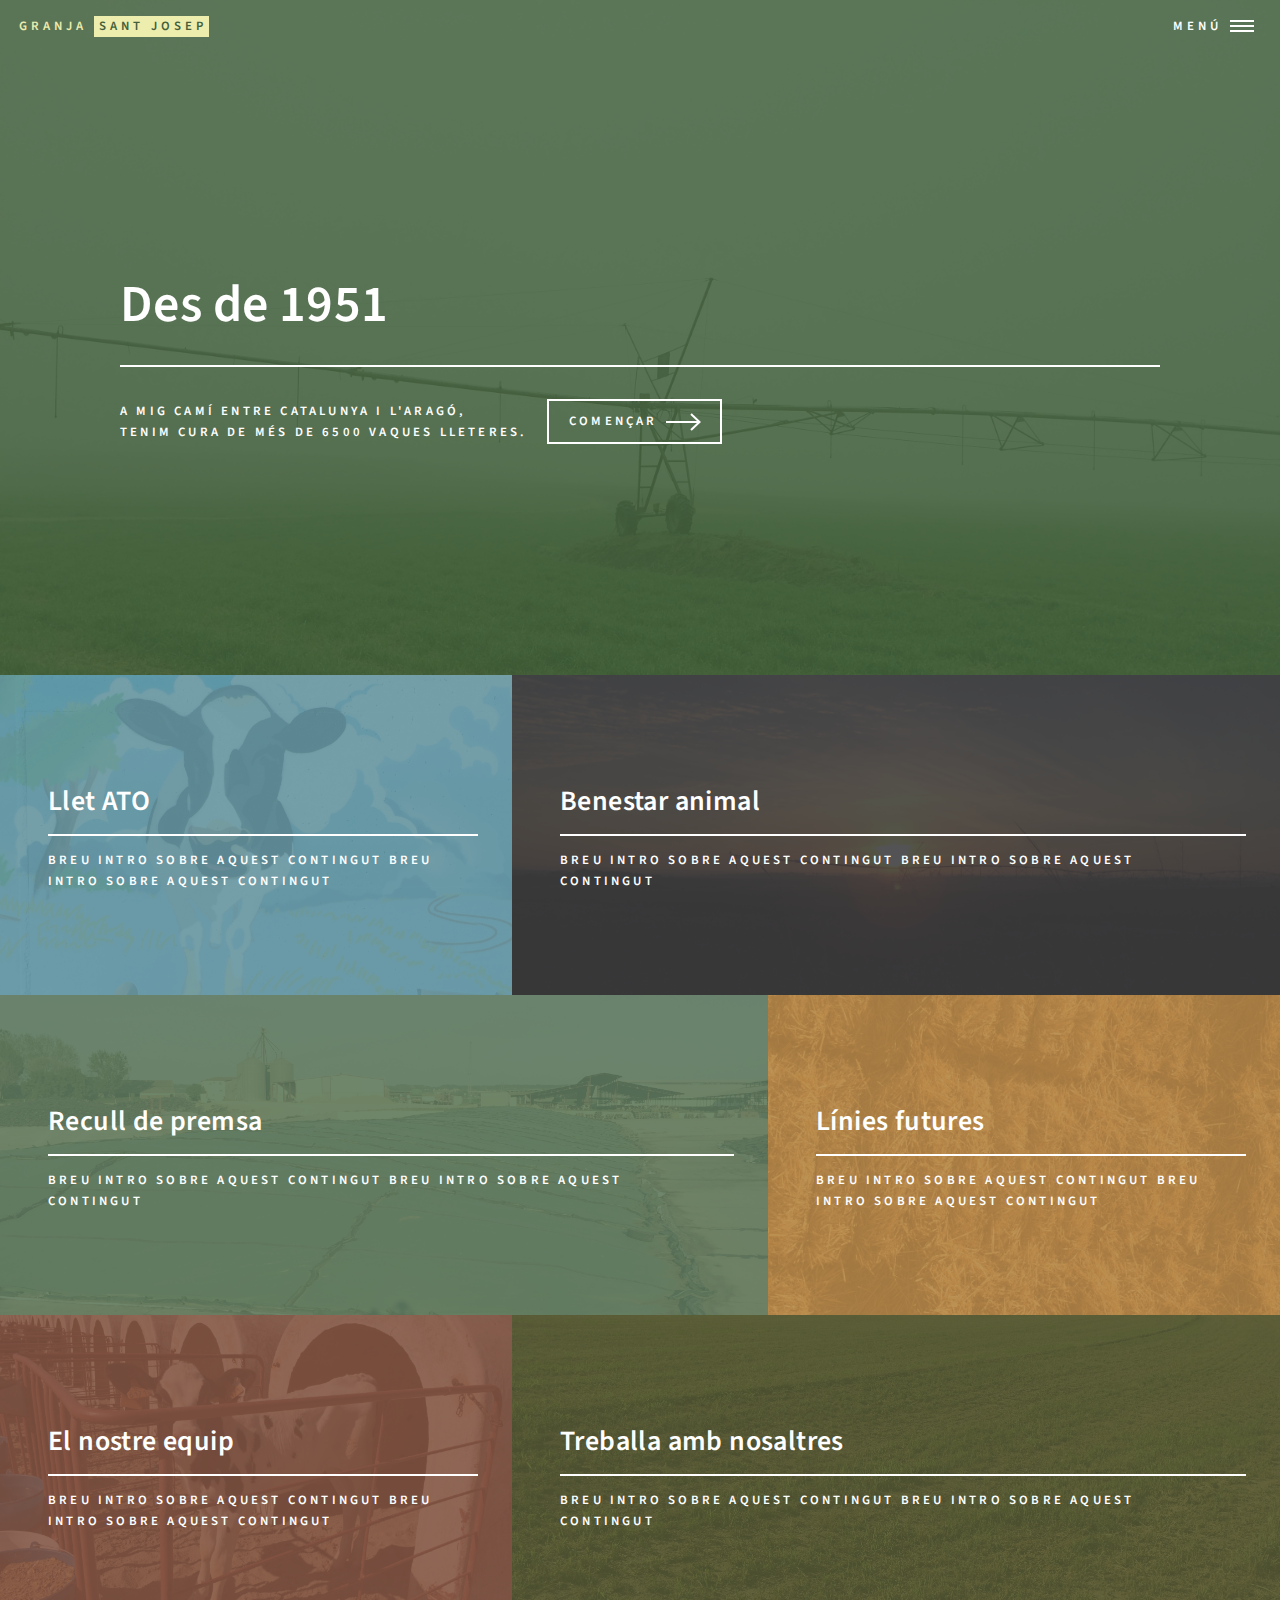
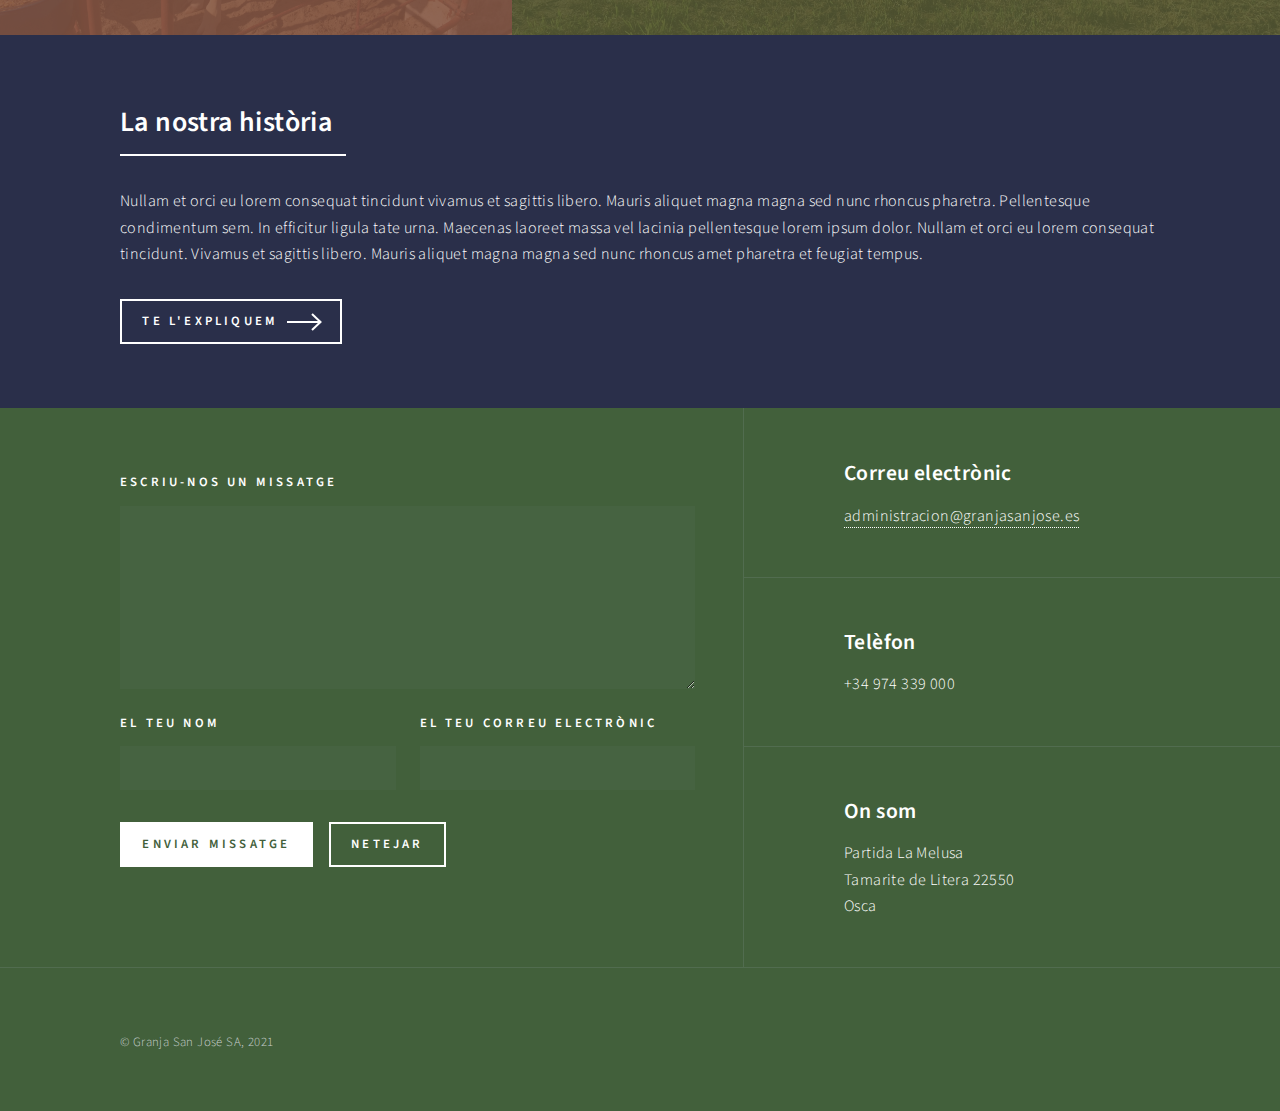
==== index.html @ db74aa47 "Proof of concept" ====
<!DOCTYPE HTML>

<html>
	<head>
		<title>Granja Sant Josep</title>
		<meta charset="utf-8" />
		<meta name="viewport" content="width=device-width, initial-scale=1, user-scalable=no" />
		<link rel="stylesheet" href="assets/css/main.css" />
		<noscript><link rel="stylesheet" href="assets/css/noscript.css" /></noscript>
	</head>
	<body class="is-preload">

		<!-- Wrapper -->
			<div id="wrapper">

				<!-- Header -->
					<header id="header" class="alt">
						<a href="index.html" class="logo">Granja <strong>Sant Josep</strong></a>
						<nav>
							<a href="#menu">Menú</a>
						</nav>
					</header>

				<!-- Menu -->
					<nav id="menu">
						<ul class="links">
							<li><a href="index.html">Torna a l'inici</a></li>
							<li><a href="section00.html">Llet ATO</a></li>
							<li><a href="section00.html">Benestar animal</a></li>
							<li><a href="section00.html">Recull de premsa</a></li>
							<li><a href="section00.html">Línies futures</a></li>
							<li><a href="section00.html">El nostre equip</a></li>
							<li><a href="section00.html">Treballa amb nosaltres</a></li>
							<li><a href="section00.html">La nostra història</a></li>
						</ul>
					</nav>

				<!-- Banner -->
					<section id="banner" class="major">
						<div class="inner">
							<header class="major">
								<h1>Des de 1951</h1>
							</header>
							<div class="content">
								<p>A mig camí entre Catalunya i l'Aragó,<br />
								tenim cura de més de 6500 vaques lleteres.</p>
								<ul class="actions">
									<li><a href="#one" class="button next scrolly">Començar</a></li>
								</ul>
							</div>
						</div>
					</section>

				<!-- Main -->
					<div id="main">

						<!-- One -->
							<section id="one" class="tiles">
								<article>
									<span class="image">
										<img src="images/pic01.jpg" alt="" />
									</span>
									<header class="major">
										<h3><a href="section00.html" class="link">Llet ATO</a></h3>
										<p>Breu intro sobre aquest contingut Breu intro sobre aquest contingut</p>
									</header>
								</article>
								<article>
									<span class="image">
										<img src="images/pic02.jpg" alt="" />
									</span>
									<header class="major">
										<h3><a href="section00.html" class="link">Benestar animal</a></h3>
										<p>Breu intro sobre aquest contingut Breu intro sobre aquest contingut</p>
									</header>
								</article>
								<article>
									<span class="image">
										<img src="images/pic03.jpg" alt="" />
									</span>
									<header class="major">
										<h3><a href="section00.html" class="link">Recull de premsa</a></h3>
										<p>Breu intro sobre aquest contingut Breu intro sobre aquest contingut</p>
									</header>
								</article>
								<article>
									<span class="image">
										<img src="images/pic04.jpg" alt="" />
									</span>
									<header class="major">
										<h3><a href="section00.html" class="link">Línies futures</a></h3>
										<p>Breu intro sobre aquest contingut Breu intro sobre aquest contingut</p>
									</header>
								</article>
								<article>
									<span class="image">
										<img src="images/pic05.jpg" alt="" />
									</span>
									<header class="major">
										<h3><a href="section00.html" class="link">El nostre equip</a></h3>
										<p>Breu intro sobre aquest contingut Breu intro sobre aquest contingut</p>
									</header>
								</article>
								<article>
									<span class="image">
										<img src="images/pic06.jpg" alt="" />
									</span>
									<header class="major">
										<h3><a href="section00.html" class="link">Treballa amb nosaltres</a></h3>
										<p>Breu intro sobre aquest contingut Breu intro sobre aquest contingut</p>
									</header>
								</article>
							</section>

						<!-- Two -->
							<section id="two">
								<div class="inner">
									<header class="major">
										<h2>La nostra història</h2>
									</header>
									<p>Nullam et orci eu lorem consequat tincidunt vivamus et sagittis libero. Mauris aliquet magna magna sed nunc rhoncus pharetra. Pellentesque condimentum sem. In efficitur ligula tate urna. Maecenas laoreet massa vel lacinia pellentesque lorem ipsum dolor. Nullam et orci eu lorem consequat tincidunt. Vivamus et sagittis libero. Mauris aliquet magna magna sed nunc rhoncus amet pharetra et feugiat tempus.</p>
									<ul class="actions">
										<li><a href="section00.html" class="button next">Te l'expliquem</a></li>
									</ul>
								</div>
							</section>

					</div>

				<!-- Contact -->
					<section id="contact">
						<div class="inner">
							<section>
								<form method="post" action="#">
									<div class="fields">
										<div class="field">
											<label for="message">Escriu-nos un missatge</label>
											<textarea name="message" id="message" rows="6"></textarea>
										</div>
										<div class="field half">
											<label for="name">El teu nom</label>
											<input type="text" name="name" id="name" />
										</div>
										<div class="field half">
											<label for="email">El teu correu electrònic</label>
											<input type="text" name="email" id="email" />
										</div>
									</div>
									<ul class="actions">
										<li><input type="submit" value="Enviar missatge" class="primary" /></li>
										<li><input type="reset" value="Netejar" /></li>
									</ul>
								</form>
							</section>
							<section class="split">
								<section>
									<div class="contact-method">
										<span class="icon solid alt fa-envelope"></span>
										<h3>Correu electrònic</h3>
										<a href="#">administracion@granjasanjose.es</a>
									</div>
								</section>
								<section>
									<div class="contact-method">
										<span class="icon solid alt fa-phone"></span>
										<h3>Telèfon</h3>
										<span>+34 974 339 000</span>
									</div>
								</section>
								<section>
									<div class="contact-method">
										<span class="icon solid alt fa-home"></span>
										<h3>On som</h3>
										<span>Partida La Melusa<br/>
										Tamarite de Litera 22550<br />
										Osca
										</span>
									</div>
								</section>
							</section>
						</div>
					</section>

				<!-- Footer -->
					<footer id="footer">
						<div class="inner">
							<ul class="copyright">
								<li>&copy; Granja San José SA, 2021</li>
							</ul>
						</div>
					</footer>

			</div>

		<!-- Scripts -->
			<script src="assets/js/jquery.min.js"></script>
			<script src="assets/js/jquery.scrolly.min.js"></script>
			<script src="assets/js/jquery.scrollex.min.js"></script>
			<script src="assets/js/browser.min.js"></script>
			<script src="assets/js/breakpoints.min.js"></script>
			<script src="assets/js/util.js"></script>
			<script src="assets/js/main.js"></script>

	</body>
</html>
---- assets/css/main.css ----
@import url(/Users/albertmata/Developer/Granja/opcio1/assets/sass/fontawesome-all.min.css);
@import url("https://fonts.googleapis.com/css?family=Source+Sans+Pro:300,300italic,600,600italic");
/*
	Forty by HTML5 UP
	html5up.net | @ajlkn
	Free for personal and commercial use under the CCA 3.0 license (html5up.net/license)
*/
html, body, div, span, applet, object,
iframe, h1, h2, h3, h4, h5, h6, p, blockquote,
pre, a, abbr, acronym, address, big, cite,
code, del, dfn, em, img, ins, kbd, q, s, samp,
small, strike, strong, sub, sup, tt, var, b,
u, i, center, dl, dt, dd, ol, ul, li, fieldset,
form, label, legend, table, caption, tbody,
tfoot, thead, tr, th, td, article, aside,
canvas, details, embed, figure, figcaption,
footer, header, hgroup, menu, nav, output, ruby,
section, summary, time, mark, audio, video {
  margin: 0;
  padding: 0;
  border: 0;
  font-size: 100%;
  font: inherit;
  vertical-align: baseline;
}

article, aside, details, figcaption, figure,
footer, header, hgroup, menu, nav, section {
  display: block;
}

body {
  line-height: 1;
}

ol, ul {
  list-style: none;
}

blockquote, q {
  quotes: none;
}

blockquote:before, blockquote:after, q:before, q:after {
  content: '';
  content: none;
}

table {
  border-collapse: collapse;
  border-spacing: 0;
}

body {
  -webkit-text-size-adjust: none;
}

mark {
  background-color: transparent;
  color: inherit;
}

input::-moz-focus-inner {
  border: 0;
  padding: 0;
}

input, select, textarea {
  -moz-appearance: none;
  -webkit-appearance: none;
  -ms-appearance: none;
  appearance: none;
}

/* Basic */
@-ms-viewport {
  width: device-width;
}

body {
  -ms-overflow-style: scrollbar;
}

@media screen and (max-width: 480px) {
  html, body {
    min-width: 320px;
  }
}

html {
  -webkit-box-sizing: border-box;
          box-sizing: border-box;
}

*, *:before, *:after {
  -webkit-box-sizing: inherit;
          box-sizing: inherit;
}

body {
  background: #42603b;
}

body.is-preload *, body.is-preload *:before, body.is-preload *:after {
  -webkit-animation: none !important;
  animation: none !important;
  -webkit-transition: none !important;
  transition: none !important;
}

/* Type */
body,
input,
select,
textarea {
  color: #ffffff;
  font-family: "Source Sans Pro", Helvetica, sans-serif;
  font-size: 17pt;
  font-weight: 300;
  letter-spacing: 0.025em;
  line-height: 1.65;
}

@media screen and (max-width: 1680px) {
  body,
  input,
  select,
  textarea {
    font-size: 14pt;
  }
}

@media screen and (max-width: 1280px) {
  body,
  input,
  select,
  textarea {
    font-size: 12pt;
  }
}

@media screen and (max-width: 360px) {
  body,
  input,
  select,
  textarea {
    font-size: 11pt;
  }
}

a {
  -webkit-transition: color 0.2s ease-in-out, border-bottom-color 0.2s ease-in-out;
  transition: color 0.2s ease-in-out, border-bottom-color 0.2s ease-in-out;
  border-bottom: dotted 1px;
  color: inherit;
  text-decoration: none;
}

a:hover {
  border-bottom-color: transparent;
  color: #ededae !important;
}

a:active {
  color: #dbdb74 !important;
}

strong,
b {
  color: #ffffff;
  font-weight: 600;
}

em,
i {
  font-style: italic;
}

p {
  margin: 0 0 2em 0;
}

h1,
h2,
h3,
h4,
h5,
h6 {
  color: #ffffff;
  font-weight: 600;
  line-height: 1.65;
  margin: 0 0 1em 0;
}

h1 a,
h2 a,
h3 a,
h4 a,
h5 a,
h6 a {
  color: inherit;
  border-bottom: 0;
}

h1 {
  font-size: 2.5em;
}

h2 {
  font-size: 1.75em;
}

h3 {
  font-size: 1.35em;
}

h4 {
  font-size: 1.1em;
}

h5 {
  font-size: 0.9em;
}

h6 {
  font-size: 0.7em;
}

@media screen and (max-width: 736px) {
  h1 {
    font-size: 2em;
  }
  h2 {
    font-size: 1.5em;
  }
  h3 {
    font-size: 1.25em;
  }
}

sub {
  font-size: 0.8em;
  position: relative;
  top: 0.5em;
}

sup {
  font-size: 0.8em;
  position: relative;
  top: -0.5em;
}

blockquote {
  border-left: solid 4px rgba(212, 212, 255, 0.1);
  font-style: italic;
  margin: 0 0 2em 0;
  padding: 0.5em 0 0.5em 2em;
}

code {
  background: rgba(212, 212, 255, 0.035);
  font-family: "Courier New", monospace;
  font-size: 0.9em;
  margin: 0 0.25em;
  padding: 0.25em 0.65em;
}

pre {
  -webkit-overflow-scrolling: touch;
  font-family: "Courier New", monospace;
  font-size: 0.9em;
  margin: 0 0 2em 0;
}

pre code {
  display: block;
  line-height: 1.75;
  padding: 1em 1.5em;
  overflow-x: auto;
}

hr {
  border: 0;
  border-bottom: solid 1px rgba(212, 212, 255, 0.1);
  margin: 2em 0;
}

hr.major {
  margin: 3em 0;
}

.align-left {
  text-align: left;
}

.align-center {
  text-align: center;
}

.align-right {
  text-align: right;
}

/* Row */
.row {
  display: -webkit-box;
  display: -ms-flexbox;
  display: flex;
  -ms-flex-wrap: wrap;
      flex-wrap: wrap;
  -webkit-box-sizing: border-box;
          box-sizing: border-box;
  -webkit-box-align: stretch;
      -ms-flex-align: stretch;
          align-items: stretch;
}

.row > * {
  -webkit-box-sizing: border-box;
          box-sizing: border-box;
}

.row.gtr-uniform > * > :last-child {
  margin-bottom: 0;
}

.row.aln-left {
  -webkit-box-pack: start;
      -ms-flex-pack: start;
          justify-content: flex-start;
}

.row.aln-center {
  -webkit-box-pack: center;
      -ms-flex-pack: center;
          justify-content: center;
}

.row.aln-right {
  -webkit-box-pack: end;
      -ms-flex-pack: end;
          justify-content: flex-end;
}

.row.aln-top {
  -webkit-box-align: start;
      -ms-flex-align: start;
          align-items: flex-start;
}

.row.aln-middle {
  -webkit-box-align: center;
      -ms-flex-align: center;
          align-items: center;
}

.row.aln-bottom {
  -webkit-box-align: end;
      -ms-flex-align: end;
          align-items: flex-end;
}

.row > .imp {
  -webkit-box-ordinal-group: 0;
      -ms-flex-order: -1;
          order: -1;
}

.row > .col-1 {
  width: 8.33333%;
}

.row > .off-1 {
  margin-left: 8.33333%;
}

.row > .col-2 {
  width: 16.66667%;
}

.row > .off-2 {
  margin-left: 16.66667%;
}

.row > .col-3 {
  width: 25%;
}

.row > .off-3 {
  margin-left: 25%;
}

.row > .col-4 {
  width: 33.33333%;
}

.row > .off-4 {
  margin-left: 33.33333%;
}

.row > .col-5 {
  width: 41.66667%;
}

.row > .off-5 {
  margin-left: 41.66667%;
}

.row > .col-6 {
  width: 50%;
}

.row > .off-6 {
  margin-left: 50%;
}

.row > .col-7 {
  width: 58.33333%;
}

.row > .off-7 {
  margin-left: 58.33333%;
}

.row > .col-8 {
  width: 66.66667%;
}

.row > .off-8 {
  margin-left: 66.66667%;
}

.row > .col-9 {
  width: 75%;
}

.row > .off-9 {
  margin-left: 75%;
}

.row > .col-10 {
  width: 83.33333%;
}

.row > .off-10 {
  margin-left: 83.33333%;
}

.row > .col-11 {
  width: 91.66667%;
}

.row > .off-11 {
  margin-left: 91.66667%;
}

.row > .col-12 {
  width: 100%;
}

.row > .off-12 {
  margin-left: 100%;
}

.row.gtr-0 {
  margin-top: 0;
  margin-left: 0em;
}

.row.gtr-0 > * {
  padding: 0 0 0 0em;
}

.row.gtr-0.gtr-uniform {
  margin-top: 0em;
}

.row.gtr-0.gtr-uniform > * {
  padding-top: 0em;
}

.row.gtr-25 {
  margin-top: 0;
  margin-left: -0.5em;
}

.row.gtr-25 > * {
  padding: 0 0 0 0.5em;
}

.row.gtr-25.gtr-uniform {
  margin-top: -0.5em;
}

.row.gtr-25.gtr-uniform > * {
  padding-top: 0.5em;
}

.row.gtr-50 {
  margin-top: 0;
  margin-left: -1em;
}

.row.gtr-50 > * {
  padding: 0 0 0 1em;
}

.row.gtr-50.gtr-uniform {
  margin-top: -1em;
}

.row.gtr-50.gtr-uniform > * {
  padding-top: 1em;
}

.row {
  margin-top: 0;
  margin-left: -2em;
}

.row > * {
  padding: 0 0 0 2em;
}

.row.gtr-uniform {
  margin-top: -2em;
}

.row.gtr-uniform > * {
  padding-top: 2em;
}

.row.gtr-150 {
  margin-top: 0;
  margin-left: -3em;
}

.row.gtr-150 > * {
  padding: 0 0 0 3em;
}

.row.gtr-150.gtr-uniform {
  margin-top: -3em;
}

.row.gtr-150.gtr-uniform > * {
  padding-top: 3em;
}

.row.gtr-200 {
  margin-top: 0;
  margin-left: -4em;
}

.row.gtr-200 > * {
  padding: 0 0 0 4em;
}

.row.gtr-200.gtr-uniform {
  margin-top: -4em;
}

.row.gtr-200.gtr-uniform > * {
  padding-top: 4em;
}

@media screen and (max-width: 1680px) {
  .row {
    display: -webkit-box;
    display: -ms-flexbox;
    display: flex;
    -ms-flex-wrap: wrap;
        flex-wrap: wrap;
    -webkit-box-sizing: border-box;
            box-sizing: border-box;
    -webkit-box-align: stretch;
        -ms-flex-align: stretch;
            align-items: stretch;
  }
  .row > * {
    -webkit-box-sizing: border-box;
            box-sizing: border-box;
  }
  .row.gtr-uniform > * > :last-child {
    margin-bottom: 0;
  }
  .row.aln-left {
    -webkit-box-pack: start;
        -ms-flex-pack: start;
            justify-content: flex-start;
  }
  .row.aln-center {
    -webkit-box-pack: center;
        -ms-flex-pack: center;
            justify-content: center;
  }
  .row.aln-right {
    -webkit-box-pack: end;
        -ms-flex-pack: end;
            justify-content: flex-end;
  }
  .row.aln-top {
    -webkit-box-align: start;
        -ms-flex-align: start;
            align-items: flex-start;
  }
  .row.aln-middle {
    -webkit-box-align: center;
        -ms-flex-align: center;
            align-items: center;
  }
  .row.aln-bottom {
    -webkit-box-align: end;
        -ms-flex-align: end;
            align-items: flex-end;
  }
  .row > .imp-xlarge {
    -webkit-box-ordinal-group: 0;
        -ms-flex-order: -1;
            order: -1;
  }
  .row > .col-1-xlarge {
    width: 8.33333%;
  }
  .row > .off-1-xlarge {
    margin-left: 8.33333%;
  }
  .row > .col-2-xlarge {
    width: 16.66667%;
  }
  .row > .off-2-xlarge {
    margin-left: 16.66667%;
  }
  .row > .col-3-xlarge {
    width: 25%;
  }
  .row > .off-3-xlarge {
    margin-left: 25%;
  }
  .row > .col-4-xlarge {
    width: 33.33333%;
  }
  .row > .off-4-xlarge {
    margin-left: 33.33333%;
  }
  .row > .col-5-xlarge {
    width: 41.66667%;
  }
  .row > .off-5-xlarge {
    margin-left: 41.66667%;
  }
  .row > .col-6-xlarge {
    width: 50%;
  }
  .row > .off-6-xlarge {
    margin-left: 50%;
  }
  .row > .col-7-xlarge {
    width: 58.33333%;
  }
  .row > .off-7-xlarge {
    margin-left: 58.33333%;
  }
  .row > .col-8-xlarge {
    width: 66.66667%;
  }
  .row > .off-8-xlarge {
    margin-left: 66.66667%;
  }
  .row > .col-9-xlarge {
    width: 75%;
  }
  .row > .off-9-xlarge {
    margin-left: 75%;
  }
  .row > .col-10-xlarge {
    width: 83.33333%;
  }
  .row > .off-10-xlarge {
    margin-left: 83.33333%;
  }
  .row > .col-11-xlarge {
    width: 91.66667%;
  }
  .row > .off-11-xlarge {
    margin-left: 91.66667%;
  }
  .row > .col-12-xlarge {
    width: 100%;
  }
  .row > .off-12-xlarge {
    margin-left: 100%;
  }
  .row.gtr-0 {
    margin-top: 0;
    margin-left: 0em;
  }
  .row.gtr-0 > * {
    padding: 0 0 0 0em;
  }
  .row.gtr-0.gtr-uniform {
    margin-top: 0em;
  }
  .row.gtr-0.gtr-uniform > * {
    padding-top: 0em;
  }
  .row.gtr-25 {
    margin-top: 0;
    margin-left: -0.5em;
  }
  .row.gtr-25 > * {
    padding: 0 0 0 0.5em;
  }
  .row.gtr-25.gtr-uniform {
    margin-top: -0.5em;
  }
  .row.gtr-25.gtr-uniform > * {
    padding-top: 0.5em;
  }
  .row.gtr-50 {
    margin-top: 0;
    margin-left: -1em;
  }
  .row.gtr-50 > * {
    padding: 0 0 0 1em;
  }
  .row.gtr-50.gtr-uniform {
    margin-top: -1em;
  }
  .row.gtr-50.gtr-uniform > * {
    padding-top: 1em;
  }
  .row {
    margin-top: 0;
    margin-left: -2em;
  }
  .row > * {
    padding: 0 0 0 2em;
  }
  .row.gtr-uniform {
    margin-top: -2em;
  }
  .row.gtr-uniform > * {
    padding-top: 2em;
  }
  .row.gtr-150 {
    margin-top: 0;
    margin-left: -3em;
  }
  .row.gtr-150 > * {
    padding: 0 0 0 3em;
  }
  .row.gtr-150.gtr-uniform {
    margin-top: -3em;
  }
  .row.gtr-150.gtr-uniform > * {
    padding-top: 3em;
  }
  .row.gtr-200 {
    margin-top: 0;
    margin-left: -4em;
  }
  .row.gtr-200 > * {
    padding: 0 0 0 4em;
  }
  .row.gtr-200.gtr-uniform {
    margin-top: -4em;
  }
  .row.gtr-200.gtr-uniform > * {
    padding-top: 4em;
  }
}

@media screen and (max-width: 1280px) {
  .row {
    display: -webkit-box;
    display: -ms-flexbox;
    display: flex;
    -ms-flex-wrap: wrap;
        flex-wrap: wrap;
    -webkit-box-sizing: border-box;
            box-sizing: border-box;
    -webkit-box-align: stretch;
        -ms-flex-align: stretch;
            align-items: stretch;
  }
  .row > * {
    -webkit-box-sizing: border-box;
            box-sizing: border-box;
  }
  .row.gtr-uniform > * > :last-child {
    margin-bottom: 0;
  }
  .row.aln-left {
    -webkit-box-pack: start;
        -ms-flex-pack: start;
            justify-content: flex-start;
  }
  .row.aln-center {
    -webkit-box-pack: center;
        -ms-flex-pack: center;
            justify-content: center;
  }
  .row.aln-right {
    -webkit-box-pack: end;
        -ms-flex-pack: end;
            justify-content: flex-end;
  }
  .row.aln-top {
    -webkit-box-align: start;
        -ms-flex-align: start;
            align-items: flex-start;
  }
  .row.aln-middle {
    -webkit-box-align: center;
        -ms-flex-align: center;
            align-items: center;
  }
  .row.aln-bottom {
    -webkit-box-align: end;
        -ms-flex-align: end;
            align-items: flex-end;
  }
  .row > .imp-large {
    -webkit-box-ordinal-group: 0;
        -ms-flex-order: -1;
            order: -1;
  }
  .row > .col-1-large {
    width: 8.33333%;
  }
  .row > .off-1-large {
    margin-left: 8.33333%;
  }
  .row > .col-2-large {
    width: 16.66667%;
  }
  .row > .off-2-large {
    margin-left: 16.66667%;
  }
  .row > .col-3-large {
    width: 25%;
  }
  .row > .off-3-large {
    margin-left: 25%;
  }
  .row > .col-4-large {
    width: 33.33333%;
  }
  .row > .off-4-large {
    margin-left: 33.33333%;
  }
  .row > .col-5-large {
    width: 41.66667%;
  }
  .row > .off-5-large {
    margin-left: 41.66667%;
  }
  .row > .col-6-large {
    width: 50%;
  }
  .row > .off-6-large {
    margin-left: 50%;
  }
  .row > .col-7-large {
    width: 58.33333%;
  }
  .row > .off-7-large {
    margin-left: 58.33333%;
  }
  .row > .col-8-large {
    width: 66.66667%;
  }
  .row > .off-8-large {
    margin-left: 66.66667%;
  }
  .row > .col-9-large {
    width: 75%;
  }
  .row > .off-9-large {
    margin-left: 75%;
  }
  .row > .col-10-large {
    width: 83.33333%;
  }
  .row > .off-10-large {
    margin-left: 83.33333%;
  }
  .row > .col-11-large {
    width: 91.66667%;
  }
  .row > .off-11-large {
    margin-left: 91.66667%;
  }
  .row > .col-12-large {
    width: 100%;
  }
  .row > .off-12-large {
    margin-left: 100%;
  }
  .row.gtr-0 {
    margin-top: 0;
    margin-left: 0em;
  }
  .row.gtr-0 > * {
    padding: 0 0 0 0em;
  }
  .row.gtr-0.gtr-uniform {
    margin-top: 0em;
  }
  .row.gtr-0.gtr-uniform > * {
    padding-top: 0em;
  }
  .row.gtr-25 {
    margin-top: 0;
    margin-left: -0.375em;
  }
  .row.gtr-25 > * {
    padding: 0 0 0 0.375em;
  }
  .row.gtr-25.gtr-uniform {
    margin-top: -0.375em;
  }
  .row.gtr-25.gtr-uniform > * {
    padding-top: 0.375em;
  }
  .row.gtr-50 {
    margin-top: 0;
    margin-left: -0.75em;
  }
  .row.gtr-50 > * {
    padding: 0 0 0 0.75em;
  }
  .row.gtr-50.gtr-uniform {
    margin-top: -0.75em;
  }
  .row.gtr-50.gtr-uniform > * {
    padding-top: 0.75em;
  }
  .row {
    margin-top: 0;
    margin-left: -1.5em;
  }
  .row > * {
    padding: 0 0 0 1.5em;
  }
  .row.gtr-uniform {
    margin-top: -1.5em;
  }
  .row.gtr-uniform > * {
    padding-top: 1.5em;
  }
  .row.gtr-150 {
    margin-top: 0;
    margin-left: -2.25em;
  }
  .row.gtr-150 > * {
    padding: 0 0 0 2.25em;
  }
  .row.gtr-150.gtr-uniform {
    margin-top: -2.25em;
  }
  .row.gtr-150.gtr-uniform > * {
    padding-top: 2.25em;
  }
  .row.gtr-200 {
    margin-top: 0;
    margin-left: -3em;
  }
  .row.gtr-200 > * {
    padding: 0 0 0 3em;
  }
  .row.gtr-200.gtr-uniform {
    margin-top: -3em;
  }
  .row.gtr-200.gtr-uniform > * {
    padding-top: 3em;
  }
}

@media screen and (max-width: 980px) {
  .row {
    display: -webkit-box;
    display: -ms-flexbox;
    display: flex;
    -ms-flex-wrap: wrap;
        flex-wrap: wrap;
    -webkit-box-sizing: border-box;
            box-sizing: border-box;
    -webkit-box-align: stretch;
        -ms-flex-align: stretch;
            align-items: stretch;
  }
  .row > * {
    -webkit-box-sizing: border-box;
            box-sizing: border-box;
  }
  .row.gtr-uniform > * > :last-child {
    margin-bottom: 0;
  }
  .row.aln-left {
    -webkit-box-pack: start;
        -ms-flex-pack: start;
            justify-content: flex-start;
  }
  .row.aln-center {
    -webkit-box-pack: center;
        -ms-flex-pack: center;
            justify-content: center;
  }
  .row.aln-right {
    -webkit-box-pack: end;
        -ms-flex-pack: end;
            justify-content: flex-end;
  }
  .row.aln-top {
    -webkit-box-align: start;
        -ms-flex-align: start;
            align-items: flex-start;
  }
  .row.aln-middle {
    -webkit-box-align: center;
        -ms-flex-align: center;
            align-items: center;
  }
  .row.aln-bottom {
    -webkit-box-align: end;
        -ms-flex-align: end;
            align-items: flex-end;
  }
  .row > .imp-medium {
    -webkit-box-ordinal-group: 0;
        -ms-flex-order: -1;
            order: -1;
  }
  .row > .col-1-medium {
    width: 8.33333%;
  }
  .row > .off-1-medium {
    margin-left: 8.33333%;
  }
  .row > .col-2-medium {
    width: 16.66667%;
  }
  .row > .off-2-medium {
    margin-left: 16.66667%;
  }
  .row > .col-3-medium {
    width: 25%;
  }
  .row > .off-3-medium {
    margin-left: 25%;
  }
  .row > .col-4-medium {
    width: 33.33333%;
  }
  .row > .off-4-medium {
    margin-left: 33.33333%;
  }
  .row > .col-5-medium {
    width: 41.66667%;
  }
  .row > .off-5-medium {
    margin-left: 41.66667%;
  }
  .row > .col-6-medium {
    width: 50%;
  }
  .row > .off-6-medium {
    margin-left: 50%;
  }
  .row > .col-7-medium {
    width: 58.33333%;
  }
  .row > .off-7-medium {
    margin-left: 58.33333%;
  }
  .row > .col-8-medium {
    width: 66.66667%;
  }
  .row > .off-8-medium {
    margin-left: 66.66667%;
  }
  .row > .col-9-medium {
    width: 75%;
  }
  .row > .off-9-medium {
    margin-left: 75%;
  }
  .row > .col-10-medium {
    width: 83.33333%;
  }
  .row > .off-10-medium {
    margin-left: 83.33333%;
  }
  .row > .col-11-medium {
    width: 91.66667%;
  }
  .row > .off-11-medium {
    margin-left: 91.66667%;
  }
  .row > .col-12-medium {
    width: 100%;
  }
  .row > .off-12-medium {
    margin-left: 100%;
  }
  .row.gtr-0 {
    margin-top: 0;
    margin-left: 0em;
  }
  .row.gtr-0 > * {
    padding: 0 0 0 0em;
  }
  .row.gtr-0.gtr-uniform {
    margin-top: 0em;
  }
  .row.gtr-0.gtr-uniform > * {
    padding-top: 0em;
  }
  .row.gtr-25 {
    margin-top: 0;
    margin-left: -0.375em;
  }
  .row.gtr-25 > * {
    padding: 0 0 0 0.375em;
  }
  .row.gtr-25.gtr-uniform {
    margin-top: -0.375em;
  }
  .row.gtr-25.gtr-uniform > * {
    padding-top: 0.375em;
  }
  .row.gtr-50 {
    margin-top: 0;
    margin-left: -0.75em;
  }
  .row.gtr-50 > * {
    padding: 0 0 0 0.75em;
  }
  .row.gtr-50.gtr-uniform {
    margin-top: -0.75em;
  }
  .row.gtr-50.gtr-uniform > * {
    padding-top: 0.75em;
  }
  .row {
    margin-top: 0;
    margin-left: -1.5em;
  }
  .row > * {
    padding: 0 0 0 1.5em;
  }
  .row.gtr-uniform {
    margin-top: -1.5em;
  }
  .row.gtr-uniform > * {
    padding-top: 1.5em;
  }
  .row.gtr-150 {
    margin-top: 0;
    margin-left: -2.25em;
  }
  .row.gtr-150 > * {
    padding: 0 0 0 2.25em;
  }
  .row.gtr-150.gtr-uniform {
    margin-top: -2.25em;
  }
  .row.gtr-150.gtr-uniform > * {
    padding-top: 2.25em;
  }
  .row.gtr-200 {
    margin-top: 0;
    margin-left: -3em;
  }
  .row.gtr-200 > * {
    padding: 0 0 0 3em;
  }
  .row.gtr-200.gtr-uniform {
    margin-top: -3em;
  }
  .row.gtr-200.gtr-uniform > * {
    padding-top: 3em;
  }
}

@media screen and (max-width: 736px) {
  .row {
    display: -webkit-box;
    display: -ms-flexbox;
    display: flex;
    -ms-flex-wrap: wrap;
        flex-wrap: wrap;
    -webkit-box-sizing: border-box;
            box-sizing: border-box;
    -webkit-box-align: stretch;
        -ms-flex-align: stretch;
            align-items: stretch;
  }
  .row > * {
    -webkit-box-sizing: border-box;
            box-sizing: border-box;
  }
  .row.gtr-uniform > * > :last-child {
    margin-bottom: 0;
  }
  .row.aln-left {
    -webkit-box-pack: start;
        -ms-flex-pack: start;
            justify-content: flex-start;
  }
  .row.aln-center {
    -webkit-box-pack: center;
        -ms-flex-pack: center;
            justify-content: center;
  }
  .row.aln-right {
    -webkit-box-pack: end;
        -ms-flex-pack: end;
            justify-content: flex-end;
  }
  .row.aln-top {
    -webkit-box-align: start;
        -ms-flex-align: start;
            align-items: flex-start;
  }
  .row.aln-middle {
    -webkit-box-align: center;
        -ms-flex-align: center;
            align-items: center;
  }
  .row.aln-bottom {
    -webkit-box-align: end;
        -ms-flex-align: end;
            align-items: flex-end;
  }
  .row > .imp-small {
    -webkit-box-ordinal-group: 0;
        -ms-flex-order: -1;
            order: -1;
  }
  .row > .col-1-small {
    width: 8.33333%;
  }
  .row > .off-1-small {
    margin-left: 8.33333%;
  }
  .row > .col-2-small {
    width: 16.66667%;
  }
  .row > .off-2-small {
    margin-left: 16.66667%;
  }
  .row > .col-3-small {
    width: 25%;
  }
  .row > .off-3-small {
    margin-left: 25%;
  }
  .row > .col-4-small {
    width: 33.33333%;
  }
  .row > .off-4-small {
    margin-left: 33.33333%;
  }
  .row > .col-5-small {
    width: 41.66667%;
  }
  .row > .off-5-small {
    margin-left: 41.66667%;
  }
  .row > .col-6-small {
    width: 50%;
  }
  .row > .off-6-small {
    margin-left: 50%;
  }
  .row > .col-7-small {
    width: 58.33333%;
  }
  .row > .off-7-small {
    margin-left: 58.33333%;
  }
  .row > .col-8-small {
    width: 66.66667%;
  }
  .row > .off-8-small {
    margin-left: 66.66667%;
  }
  .row > .col-9-small {
    width: 75%;
  }
  .row > .off-9-small {
    margin-left: 75%;
  }
  .row > .col-10-small {
    width: 83.33333%;
  }
  .row > .off-10-small {
    margin-left: 83.33333%;
  }
  .row > .col-11-small {
    width: 91.66667%;
  }
  .row > .off-11-small {
    margin-left: 91.66667%;
  }
  .row > .col-12-small {
    width: 100%;
  }
  .row > .off-12-small {
    margin-left: 100%;
  }
  .row.gtr-0 {
    margin-top: 0;
    margin-left: 0em;
  }
  .row.gtr-0 > * {
    padding: 0 0 0 0em;
  }
  .row.gtr-0.gtr-uniform {
    margin-top: 0em;
  }
  .row.gtr-0.gtr-uniform > * {
    padding-top: 0em;
  }
  .row.gtr-25 {
    margin-top: 0;
    margin-left: -0.3125em;
  }
  .row.gtr-25 > * {
    padding: 0 0 0 0.3125em;
  }
  .row.gtr-25.gtr-uniform {
    margin-top: -0.3125em;
  }
  .row.gtr-25.gtr-uniform > * {
    padding-top: 0.3125em;
  }
  .row.gtr-50 {
    margin-top: 0;
    margin-left: -0.625em;
  }
  .row.gtr-50 > * {
    padding: 0 0 0 0.625em;
  }
  .row.gtr-50.gtr-uniform {
    margin-top: -0.625em;
  }
  .row.gtr-50.gtr-uniform > * {
    padding-top: 0.625em;
  }
  .row {
    margin-top: 0;
    margin-left: -1.25em;
  }
  .row > * {
    padding: 0 0 0 1.25em;
  }
  .row.gtr-uniform {
    margin-top: -1.25em;
  }
  .row.gtr-uniform > * {
    padding-top: 1.25em;
  }
  .row.gtr-150 {
    margin-top: 0;
    margin-left: -1.875em;
  }
  .row.gtr-150 > * {
    padding: 0 0 0 1.875em;
  }
  .row.gtr-150.gtr-uniform {
    margin-top: -1.875em;
  }
  .row.gtr-150.gtr-uniform > * {
    padding-top: 1.875em;
  }
  .row.gtr-200 {
    margin-top: 0;
    margin-left: -2.5em;
  }
  .row.gtr-200 > * {
    padding: 0 0 0 2.5em;
  }
  .row.gtr-200.gtr-uniform {
    margin-top: -2.5em;
  }
  .row.gtr-200.gtr-uniform > * {
    padding-top: 2.5em;
  }
}

@media screen and (max-width: 480px) {
  .row {
    display: -webkit-box;
    display: -ms-flexbox;
    display: flex;
    -ms-flex-wrap: wrap;
        flex-wrap: wrap;
    -webkit-box-sizing: border-box;
            box-sizing: border-box;
    -webkit-box-align: stretch;
        -ms-flex-align: stretch;
            align-items: stretch;
  }
  .row > * {
    -webkit-box-sizing: border-box;
            box-sizing: border-box;
  }
  .row.gtr-uniform > * > :last-child {
    margin-bottom: 0;
  }
  .row.aln-left {
    -webkit-box-pack: start;
        -ms-flex-pack: start;
            justify-content: flex-start;
  }
  .row.aln-center {
    -webkit-box-pack: center;
        -ms-flex-pack: center;
            justify-content: center;
  }
  .row.aln-right {
    -webkit-box-pack: end;
        -ms-flex-pack: end;
            justify-content: flex-end;
  }
  .row.aln-top {
    -webkit-box-align: start;
        -ms-flex-align: start;
            align-items: flex-start;
  }
  .row.aln-middle {
    -webkit-box-align: center;
        -ms-flex-align: center;
            align-items: center;
  }
  .row.aln-bottom {
    -webkit-box-align: end;
        -ms-flex-align: end;
            align-items: flex-end;
  }
  .row > .imp-xsmall {
    -webkit-box-ordinal-group: 0;
        -ms-flex-order: -1;
            order: -1;
  }
  .row > .col-1-xsmall {
    width: 8.33333%;
  }
  .row > .off-1-xsmall {
    margin-left: 8.33333%;
  }
  .row > .col-2-xsmall {
    width: 16.66667%;
  }
  .row > .off-2-xsmall {
    margin-left: 16.66667%;
  }
  .row > .col-3-xsmall {
    width: 25%;
  }
  .row > .off-3-xsmall {
    margin-left: 25%;
  }
  .row > .col-4-xsmall {
    width: 33.33333%;
  }
  .row > .off-4-xsmall {
    margin-left: 33.33333%;
  }
  .row > .col-5-xsmall {
    width: 41.66667%;
  }
  .row > .off-5-xsmall {
    margin-left: 41.66667%;
  }
  .row > .col-6-xsmall {
    width: 50%;
  }
  .row > .off-6-xsmall {
    margin-left: 50%;
  }
  .row > .col-7-xsmall {
    width: 58.33333%;
  }
  .row > .off-7-xsmall {
    margin-left: 58.33333%;
  }
  .row > .col-8-xsmall {
    width: 66.66667%;
  }
  .row > .off-8-xsmall {
    margin-left: 66.66667%;
  }
  .row > .col-9-xsmall {
    width: 75%;
  }
  .row > .off-9-xsmall {
    margin-left: 75%;
  }
  .row > .col-10-xsmall {
    width: 83.33333%;
  }
  .row > .off-10-xsmall {
    margin-left: 83.33333%;
  }
  .row > .col-11-xsmall {
    width: 91.66667%;
  }
  .row > .off-11-xsmall {
    margin-left: 91.66667%;
  }
  .row > .col-12-xsmall {
    width: 100%;
  }
  .row > .off-12-xsmall {
    margin-left: 100%;
  }
  .row.gtr-0 {
    margin-top: 0;
    margin-left: 0em;
  }
  .row.gtr-0 > * {
    padding: 0 0 0 0em;
  }
  .row.gtr-0.gtr-uniform {
    margin-top: 0em;
  }
  .row.gtr-0.gtr-uniform > * {
    padding-top: 0em;
  }
  .row.gtr-25 {
    margin-top: 0;
    margin-left: -0.3125em;
  }
  .row.gtr-25 > * {
    padding: 0 0 0 0.3125em;
  }
  .row.gtr-25.gtr-uniform {
    margin-top: -0.3125em;
  }
  .row.gtr-25.gtr-uniform > * {
    padding-top: 0.3125em;
  }
  .row.gtr-50 {
    margin-top: 0;
    margin-left: -0.625em;
  }
  .row.gtr-50 > * {
    padding: 0 0 0 0.625em;
  }
  .row.gtr-50.gtr-uniform {
    margin-top: -0.625em;
  }
  .row.gtr-50.gtr-uniform > * {
    padding-top: 0.625em;
  }
  .row {
    margin-top: 0;
    margin-left: -1.25em;
  }
  .row > * {
    padding: 0 0 0 1.25em;
  }
  .row.gtr-uniform {
    margin-top: -1.25em;
  }
  .row.gtr-uniform > * {
    padding-top: 1.25em;
  }
  .row.gtr-150 {
    margin-top: 0;
    margin-left: -1.875em;
  }
  .row.gtr-150 > * {
    padding: 0 0 0 1.875em;
  }
  .row.gtr-150.gtr-uniform {
    margin-top: -1.875em;
  }
  .row.gtr-150.gtr-uniform > * {
    padding-top: 1.875em;
  }
  .row.gtr-200 {
    margin-top: 0;
    margin-left: -2.5em;
  }
  .row.gtr-200 > * {
    padding: 0 0 0 2.5em;
  }
  .row.gtr-200.gtr-uniform {
    margin-top: -2.5em;
  }
  .row.gtr-200.gtr-uniform > * {
    padding-top: 2.5em;
  }
}

/* Section/Article */
section.special,
article.special {
  text-align: center;
}

header.major {
  width: -moz-max-content;
  width: -webkit-max-content;
  width: -ms-max-content;
  width: max-content;
  margin-bottom: 2em;
}

header.major > :first-child {
  margin-bottom: 0;
  width: calc(100% + 0.5em);
}

header.major > :first-child:after {
  content: "";
  background-color: #ffffff;
  display: block;
  height: 2px;
  margin: 0.325em 0 0.5em 0;
  width: 100%;
}

header.major > p {
  font-size: 0.8em;
  font-weight: 600;
  letter-spacing: 0.25em;
  margin-bottom: 0;
  text-transform: uppercase;
}

body.is-ie header.major > :first-child:after {
  max-width: 9em;
}

body.is-ie header.major > h1:after {
  max-width: 100% !important;
}

@media screen and (max-width: 736px) {
  header.major > p br {
    display: none;
  }
}

/* Form */
form {
  margin: 0 0 2em 0;
}

form > :last-child {
  margin-bottom: 0;
}

form > .fields {
  display: -moz-flex;
  display: -ms-flex;
  display: -webkit-box;
  display: -ms-flexbox;
  display: flex;
  -ms-flex-wrap: wrap;
  flex-wrap: wrap;
  width: calc(100% + 3em);
  margin: -1.5em 0 2em -1.5em;
}

form > .fields > .field {
  -moz-flex-grow: 0;
  -ms-flex-grow: 0;
  -webkit-box-flex: 0;
      -ms-flex-positive: 0;
          flex-grow: 0;
  -ms-flex-shrink: 0;
  -ms-flex-negative: 0;
      flex-shrink: 0;
  padding: 1.5em 0 0 1.5em;
  width: calc(100% - 1.5em);
}

form > .fields > .field.half {
  width: calc(50% - 0.75em);
}

form > .fields > .field.third {
  width: calc(100%/3 - 0.5em);
}

form > .fields > .field.quarter {
  width: calc(25% - 0.375em);
}

@media screen and (max-width: 480px) {
  form > .fields {
    width: calc(100% + 3em);
    margin: -1.5em 0 2em -1.5em;
  }
  form > .fields > .field {
    padding: 1.5em 0 0 1.5em;
    width: calc(100% - 1.5em);
  }
  form > .fields > .field.half {
    width: calc(100% - 1.5em);
  }
  form > .fields > .field.third {
    width: calc(100% - 1.5em);
  }
  form > .fields > .field.quarter {
    width: calc(100% - 1.5em);
  }
}

label {
  color: #ffffff;
  display: block;
  font-size: 0.8em;
  font-weight: 600;
  letter-spacing: 0.25em;
  margin: 0 0 1em 0;
  text-transform: uppercase;
}

input[type="text"],
input[type="password"],
input[type="email"],
input[type="tel"],
input[type="search"],
input[type="url"],
select,
textarea {
  -moz-appearance: none;
  -webkit-appearance: none;
  -ms-appearance: none;
  appearance: none;
  background: rgba(212, 212, 255, 0.035);
  border: none;
  border-radius: 0;
  color: inherit;
  display: block;
  outline: 0;
  padding: 0 1em;
  text-decoration: none;
  width: 100%;
}

input[type="text"]:invalid,
input[type="password"]:invalid,
input[type="email"]:invalid,
input[type="tel"]:invalid,
input[type="search"]:invalid,
input[type="url"]:invalid,
select:invalid,
textarea:invalid {
  -webkit-box-shadow: none;
          box-shadow: none;
}

input[type="text"]:focus,
input[type="password"]:focus,
input[type="email"]:focus,
input[type="tel"]:focus,
input[type="search"]:focus,
input[type="url"]:focus,
select:focus,
textarea:focus {
  border-color: #ededae;
  -webkit-box-shadow: 0 0 0 2px #ededae;
          box-shadow: 0 0 0 2px #ededae;
}

select {
  background-image: url("data:image/svg+xml;charset=utf8,%3Csvg xmlns='http://www.w3.org/2000/svg' width='40' height='40' preserveAspectRatio='none' viewBox='0 0 40 40'%3E%3Cpath d='M9.4,12.3l10.4,10.4l10.4-10.4c0.2-0.2,0.5-0.4,0.9-0.4c0.3,0,0.6,0.1,0.9,0.4l3.3,3.3c0.2,0.2,0.4,0.5,0.4,0.9 c0,0.4-0.1,0.6-0.4,0.9L20.7,31.9c-0.2,0.2-0.5,0.4-0.9,0.4c-0.3,0-0.6-0.1-0.9-0.4L4.3,17.3c-0.2-0.2-0.4-0.5-0.4-0.9 c0-0.4,0.1-0.6,0.4-0.9l3.3-3.3c0.2-0.2,0.5-0.4,0.9-0.4S9.1,12.1,9.4,12.3z' fill='rgba(212, 212, 255, 0.1)' /%3E%3C/svg%3E");
  background-size: 1.25rem;
  background-repeat: no-repeat;
  background-position: calc(100% - 1rem) center;
  height: 2.75em;
  padding-right: 2.75em;
  text-overflow: ellipsis;
}

select option {
  color: #ffffff;
  background: #42603b;
}

select:focus::-ms-value {
  background-color: transparent;
}

select::-ms-expand {
  display: none;
}

input[type="text"],
input[type="password"],
input[type="email"],
input[type="tel"],
input[type="search"],
input[type="url"],
select {
  height: 2.75em;
}

textarea {
  padding: 0.75em 1em;
}

input[type="checkbox"],
input[type="radio"] {
  -moz-appearance: none;
  -webkit-appearance: none;
  -ms-appearance: none;
  appearance: none;
  display: block;
  float: left;
  margin-right: -2em;
  opacity: 0;
  width: 1em;
  z-index: -1;
}

input[type="checkbox"] + label,
input[type="radio"] + label {
  text-decoration: none;
  color: #ffffff;
  cursor: pointer;
  display: inline-block;
  font-weight: 300;
  padding-left: 2.65em;
  padding-right: 0.75em;
  position: relative;
}

input[type="checkbox"] + label:before,
input[type="radio"] + label:before {
  -moz-osx-font-smoothing: grayscale;
  -webkit-font-smoothing: antialiased;
  display: inline-block;
  font-style: normal;
  font-variant: normal;
  text-rendering: auto;
  line-height: 1;
  text-transform: none !important;
  font-family: 'Font Awesome 5 Free';
  font-weight: 900;
}

input[type="checkbox"] + label:before,
input[type="radio"] + label:before {
  background: rgba(212, 212, 255, 0.035);
  content: '';
  display: inline-block;
  font-size: 0.8em;
  height: 2.0625em;
  left: 0;
  letter-spacing: 0;
  line-height: 2.0625em;
  position: absolute;
  text-align: center;
  top: 0;
  width: 2.0625em;
}

input[type="checkbox"]:checked + label:before,
input[type="radio"]:checked + label:before {
  background: #ffffff;
  border-color: #ededae;
  content: '\f00c';
  color: #42603b;
}

input[type="checkbox"]:focus + label:before,
input[type="radio"]:focus + label:before {
  -webkit-box-shadow: 0 0 0 2px #ededae;
          box-shadow: 0 0 0 2px #ededae;
}

input[type="radio"] + label:before {
  border-radius: 100%;
}

::-webkit-input-placeholder {
  color: rgba(244, 244, 255, 0.75) !important;
  opacity: 1.0;
}

:-moz-placeholder {
  color: rgba(244, 244, 255, 0.75) !important;
  opacity: 1.0;
}

::-moz-placeholder {
  color: rgba(244, 244, 255, 0.75) !important;
  opacity: 1.0;
}

:-ms-input-placeholder {
  color: rgba(244, 244, 255, 0.75) !important;
  opacity: 1.0;
}

/* Box */
.box {
  border: solid 1px rgba(212, 212, 255, 0.1);
  margin-bottom: 2em;
  padding: 1.5em;
}

.box > :last-child,
.box > :last-child > :last-child,
.box > :last-child > :last-child > :last-child {
  margin-bottom: 0;
}

.box.alt {
  border: 0;
  border-radius: 0;
  padding: 0;
}

/* Icon */
.icon {
  text-decoration: none;
  border-bottom: none;
  position: relative;
}

.icon:before {
  -moz-osx-font-smoothing: grayscale;
  -webkit-font-smoothing: antialiased;
  display: inline-block;
  font-style: normal;
  font-variant: normal;
  text-rendering: auto;
  line-height: 1;
  text-transform: none !important;
  font-family: 'Font Awesome 5 Free';
  font-weight: 400;
}

.icon > .label {
  display: none;
}

.icon:before {
  line-height: inherit;
}

.icon.solid:before {
  font-weight: 900;
}

.icon.brands:before {
  font-family: 'Font Awesome 5 Brands';
}

.icon.alt:before {
  background-color: #ffffff;
  border-radius: 100%;
  color: #42603b;
  display: inline-block;
  height: 2em;
  line-height: 2em;
  text-align: center;
  width: 2em;
}

a.icon.alt:before {
  -webkit-transition: background-color 0.2s ease-in-out;
  transition: background-color 0.2s ease-in-out;
}

a.icon.alt:hover:before {
  background-color: #6596a4;
}

a.icon.alt:active:before {
  background-color: #4b6972;
}

/* Image */
.image {
  border: 0;
  display: inline-block;
  position: relative;
}

.image img {
  display: block;
}

.image.left, .image.right {
  max-width: 30%;
}

.image.left img, .image.right img {
  width: 100%;
}

.image.left {
  float: left;
  margin: 0 1.5em 1.25em 0;
  top: 0.25em;
}

.image.right {
  float: right;
  margin: 0 0 1.25em 1.5em;
  top: 0.25em;
}

.image.fit {
  display: block;
  margin: 0 0 2em 0;
  width: 100%;
}

.image.fit img {
  width: 100%;
}

.image.main {
  display: block;
  margin: 2.5em 0;
  width: 100%;
}

.image.main img {
  width: 100%;
}

@media screen and (max-width: 736px) {
  .image.main {
    margin: 1.5em 0;
  }
}

/* List */
ol {
  list-style: decimal;
  margin: 0 0 2em 0;
  padding-left: 1.25em;
}

ol li {
  padding-left: 0.25em;
}

ul {
  list-style: disc;
  margin: 0 0 2em 0;
  padding-left: 1em;
}

ul li {
  padding-left: 0.5em;
}

ul.alt {
  list-style: none;
  padding-left: 0;
}

ul.alt li {
  border-top: solid 1px rgba(212, 212, 255, 0.1);
  padding: 0.5em 0;
}

ul.alt li:first-child {
  border-top: 0;
  padding-top: 0;
}

dl {
  margin: 0 0 2em 0;
}

dl dt {
  display: block;
  font-weight: 600;
  margin: 0 0 1em 0;
}

dl dd {
  margin-left: 2em;
}

/* Actions */
ul.actions {
  display: -moz-flex;
  display: -ms-flex;
  display: -webkit-box;
  display: -ms-flexbox;
  display: flex;
  cursor: default;
  list-style: none;
  margin-left: -1em;
  padding-left: 0;
}

ul.actions li {
  padding: 0 0 0 1em;
  vertical-align: middle;
}

ul.actions.special {
  -moz-justify-content: center;
  -ms-justify-content: center;
  -webkit-box-pack: center;
      -ms-flex-pack: center;
          justify-content: center;
  width: 100%;
  margin-left: 0;
}

ul.actions.special li:first-child {
  padding-left: 0;
}

ul.actions.stacked {
  -moz-flex-direction: column;
  -ms-flex-direction: column;
  -webkit-box-orient: vertical;
  -webkit-box-direction: normal;
          flex-direction: column;
  margin-left: 0;
}

ul.actions.stacked li {
  padding: 1.3em 0 0 0;
}

ul.actions.stacked li:first-child {
  padding-top: 0;
}

ul.actions.fit {
  width: calc(100% + 1em);
}

ul.actions.fit li {
  -moz-flex-grow: 1;
  -ms-flex-grow: 1;
  -webkit-box-flex: 1;
      -ms-flex-positive: 1;
          flex-grow: 1;
  -ms-flex-shrink: 1;
  -ms-flex-negative: 1;
      flex-shrink: 1;
  width: 100%;
}

ul.actions.fit li > * {
  width: 100%;
}

ul.actions.fit.stacked {
  width: 100%;
}

/* Icons */
ul.icons {
  cursor: default;
  list-style: none;
  padding-left: 0;
}

ul.icons li {
  display: inline-block;
  padding: 0 1em 0 0;
}

ul.icons li:last-child {
  padding-right: 0;
}

@media screen and (max-width: 736px) {
  ul.icons li {
    padding: 0 0.75em 0 0;
  }
}

/* Pagination */
ul.pagination {
  cursor: default;
  list-style: none;
  padding-left: 0;
}

ul.pagination li {
  display: inline-block;
  padding-left: 0;
  vertical-align: middle;
}

ul.pagination li > .page {
  -webkit-transition: background-color 0.2s ease-in-out, color 0.2s ease-in-out;
  transition: background-color 0.2s ease-in-out, color 0.2s ease-in-out;
  border-bottom: 0;
  display: inline-block;
  font-size: 0.8em;
  font-weight: 600;
  height: 1.5em;
  line-height: 1.5em;
  margin: 0 0.125em;
  min-width: 1.5em;
  padding: 0 0.5em;
  text-align: center;
}

ul.pagination li > .page.active {
  background-color: #ffffff;
  color: #42603b;
}

ul.pagination li > .page.active:hover {
  background-color: #ededae;
  color: #42603b !important;
}

ul.pagination li > .page.active:active {
  background-color: #dbdb74;
}

ul.pagination li:first-child {
  padding-right: 0.75em;
}

ul.pagination li:last-child {
  padding-left: 0.75em;
}

@media screen and (max-width: 480px) {
  ul.pagination li:nth-child(n+2):nth-last-child(n+2) {
    display: none;
  }
  ul.pagination li:first-child {
    padding-right: 0;
  }
}

/* Table */
.table-wrapper {
  -webkit-overflow-scrolling: touch;
  overflow-x: auto;
}

table {
  margin: 0 0 2em 0;
  width: 100%;
}

table tbody tr {
  border: solid 1px rgba(212, 212, 255, 0.1);
  border-left: 0;
  border-right: 0;
}

table tbody tr:nth-child(2n + 1) {
  background-color: rgba(212, 212, 255, 0.035);
}

table td {
  padding: 0.75em 0.75em;
}

table th {
  color: #ffffff;
  font-size: 0.9em;
  font-weight: 600;
  padding: 0 0.75em 0.75em 0.75em;
  text-align: left;
}

table thead {
  border-bottom: solid 2px rgba(212, 212, 255, 0.1);
}

table tfoot {
  border-top: solid 2px rgba(212, 212, 255, 0.1);
}

table.alt {
  border-collapse: separate;
}

table.alt tbody tr td {
  border: solid 1px rgba(212, 212, 255, 0.1);
  border-left-width: 0;
  border-top-width: 0;
}

table.alt tbody tr td:first-child {
  border-left-width: 1px;
}

table.alt tbody tr:first-child td {
  border-top-width: 1px;
}

table.alt thead {
  border-bottom: 0;
}

table.alt tfoot {
  border-top: 0;
}

/* Button */
input[type="submit"],
input[type="reset"],
input[type="button"],
button,
.button {
  -moz-appearance: none;
  -webkit-appearance: none;
  -ms-appearance: none;
  appearance: none;
  -webkit-transition: background-color 0.2s ease-in-out, box-shadow 0.2s ease-in-out, color 0.2s ease-in-out;
  -webkit-transition: background-color 0.2s ease-in-out, color 0.2s ease-in-out, -webkit-box-shadow 0.2s ease-in-out;
  transition: background-color 0.2s ease-in-out, color 0.2s ease-in-out, -webkit-box-shadow 0.2s ease-in-out;
  transition: background-color 0.2s ease-in-out, box-shadow 0.2s ease-in-out, color 0.2s ease-in-out;
  transition: background-color 0.2s ease-in-out, box-shadow 0.2s ease-in-out, color 0.2s ease-in-out, -webkit-box-shadow 0.2s ease-in-out;
  background-color: transparent;
  border: 0;
  border-radius: 0;
  -webkit-box-shadow: inset 0 0 0 2px #ffffff;
          box-shadow: inset 0 0 0 2px #ffffff;
  color: #ffffff;
  cursor: pointer;
  display: inline-block;
  font-size: 0.8em;
  font-weight: 600;
  height: 3.5em;
  letter-spacing: 0.25em;
  line-height: 3.5em;
  padding: 0 1.75em;
  text-align: center;
  text-decoration: none;
  text-transform: uppercase;
  white-space: nowrap;
}

input[type="submit"]:hover, input[type="submit"]:active,
input[type="reset"]:hover,
input[type="reset"]:active,
input[type="button"]:hover,
input[type="button"]:active,
button:hover,
button:active,
.button:hover,
.button:active {
  -webkit-box-shadow: inset 0 0 0 2px #ededae;
          box-shadow: inset 0 0 0 2px #ededae;
  color: #ededae;
}

input[type="submit"]:active,
input[type="reset"]:active,
input[type="button"]:active,
button:active,
.button:active {
  background-color: rgba(237, 237, 174, 0.1);
  -webkit-box-shadow: inset 0 0 0 2px #dbdb74;
          box-shadow: inset 0 0 0 2px #dbdb74;
  color: #dbdb74;
}

input[type="submit"].icon:before,
input[type="reset"].icon:before,
input[type="button"].icon:before,
button.icon:before,
.button.icon:before {
  margin-right: 0.5em;
}

input[type="submit"].fit,
input[type="reset"].fit,
input[type="button"].fit,
button.fit,
.button.fit {
  width: 100%;
}

input[type="submit"].small,
input[type="reset"].small,
input[type="button"].small,
button.small,
.button.small {
  font-size: 0.6em;
}

input[type="submit"].large,
input[type="reset"].large,
input[type="button"].large,
button.large,
.button.large {
  font-size: 1.25em;
  height: 3em;
  line-height: 3em;
}

input[type="submit"].next,
input[type="reset"].next,
input[type="button"].next,
button.next,
.button.next {
  padding-right: 4.5em;
  position: relative;
}

input[type="submit"].next:before, input[type="submit"].next:after,
input[type="reset"].next:before,
input[type="reset"].next:after,
input[type="button"].next:before,
input[type="button"].next:after,
button.next:before,
button.next:after,
.button.next:before,
.button.next:after {
  -webkit-transition: opacity 0.2s ease-in-out;
  transition: opacity 0.2s ease-in-out;
  background-position: center right;
  background-repeat: no-repeat;
  background-size: 36px 24px;
  content: '';
  display: block;
  height: 100%;
  position: absolute;
  right: 1.5em;
  top: 0;
  vertical-align: middle;
  width: 36px;
}

input[type="submit"].next:before,
input[type="reset"].next:before,
input[type="button"].next:before,
button.next:before,
.button.next:before {
  background-image: url("data:image/svg+xml;charset=utf8,%3Csvg xmlns='http://www.w3.org/2000/svg' xmlns:xlink='http://www.w3.org/1999/xlink' width='36px' height='24px' viewBox='0 0 36 24' zoomAndPan='disable'%3E%3Cstyle%3Eline %7B stroke: %23ffffff%3B stroke-width: 2px%3B %7D%3C/style%3E%3Cline x1='0' y1='12' x2='34' y2='12' /%3E%3Cline x1='25' y1='4' x2='34' y2='12.5' /%3E%3Cline x1='25' y1='20' x2='34' y2='11.5' /%3E%3C/svg%3E");
}

input[type="submit"].next:after,
input[type="reset"].next:after,
input[type="button"].next:after,
button.next:after,
.button.next:after {
  background-image: url("data:image/svg+xml;charset=utf8,%3Csvg xmlns='http://www.w3.org/2000/svg' xmlns:xlink='http://www.w3.org/1999/xlink' width='36px' height='24px' viewBox='0 0 36 24' zoomAndPan='disable'%3E%3Cstyle%3Eline %7B stroke: %23ededae%3B stroke-width: 2px%3B %7D%3C/style%3E%3Cline x1='0' y1='12' x2='34' y2='12' /%3E%3Cline x1='25' y1='4' x2='34' y2='12.5' /%3E%3Cline x1='25' y1='20' x2='34' y2='11.5' /%3E%3C/svg%3E");
  opacity: 0;
  z-index: 1;
}

input[type="submit"].next:hover:after, input[type="submit"].next:active:after,
input[type="reset"].next:hover:after,
input[type="reset"].next:active:after,
input[type="button"].next:hover:after,
input[type="button"].next:active:after,
button.next:hover:after,
button.next:active:after,
.button.next:hover:after,
.button.next:active:after {
  opacity: 1;
}

@media screen and (max-width: 1280px) {
  input[type="submit"].next,
  input[type="reset"].next,
  input[type="button"].next,
  button.next,
  .button.next {
    padding-right: 5em;
  }
}

input[type="submit"].primary,
input[type="reset"].primary,
input[type="button"].primary,
button.primary,
.button.primary {
  background-color: #ffffff;
  -webkit-box-shadow: none;
          box-shadow: none;
  color: #42603b;
}

input[type="submit"].primary:hover, input[type="submit"].primary:active,
input[type="reset"].primary:hover,
input[type="reset"].primary:active,
input[type="button"].primary:hover,
input[type="button"].primary:active,
button.primary:hover,
button.primary:active,
.button.primary:hover,
.button.primary:active {
  background-color: #ededae;
  color: #42603b !important;
}

input[type="submit"].primary:active,
input[type="reset"].primary:active,
input[type="button"].primary:active,
button.primary:active,
.button.primary:active {
  background-color: #dbdb74;
}

input[type="submit"].disabled, input[type="submit"]:disabled,
input[type="reset"].disabled,
input[type="reset"]:disabled,
input[type="button"].disabled,
input[type="button"]:disabled,
button.disabled,
button:disabled,
.button.disabled,
.button:disabled {
  pointer-events: none;
  cursor: default;
  opacity: 0.25;
}

/* Tiles */
.tiles {
  display: -moz-flex;
  display: -ms-flex;
  display: -webkit-box;
  display: -ms-flexbox;
  display: flex;
  -ms-flex-wrap: wrap;
  flex-wrap: wrap;
  border-top: 0 !important;
}

.tiles + * {
  border-top: 0 !important;
}

.tiles article {
  -moz-align-items: center;
  -ms-align-items: center;
  -webkit-box-align: center;
      -ms-flex-align: center;
          align-items: center;
  display: -moz-flex;
  display: -ms-flex;
  display: -webkit-box;
  display: -ms-flexbox;
  display: flex;
  -webkit-transition: -webkit-transform 0.25s ease, opacity 0.25s ease, -webkit-filter 1s ease, -webkit-filter 1s ease;
  transition: transform 0.25s ease, opacity 0.25s ease, filter 1s ease, -webkit-filter 1s ease;
  padding: 4em 4em 2em 4em ;
  background-position: center;
  background-repeat: no-repeat;
  background-size: cover;
  cursor: default;
  height: 40vh;
  max-height: 40em;
  min-height: 23em;
  overflow: hidden;
  position: relative;
  width: 40%;
}

.tiles article .image {
  display: none;
}

.tiles article header {
  position: relative;
  z-index: 3;
}

.tiles article h3 {
  font-size: 1.75em;
}

.tiles article h3 a:hover {
  color: inherit !important;
}

.tiles article .link.primary {
  border: 0;
  height: 100%;
  left: 0;
  position: absolute;
  top: 0;
  width: 100%;
  z-index: 4;
}

.tiles article:before {
  -webkit-transition: opacity 0.5s ease;
  transition: opacity 0.5s ease;
  bottom: 0;
  content: '';
  display: block;
  height: 100%;
  left: 0;
  opacity: 0.85;
  position: absolute;
  width: 100%;
  z-index: 2;
}

.tiles article:after {
  background-color: rgba(66, 96, 59, 0.25);
  content: '';
  display: block;
  height: 100%;
  left: 0;
  position: absolute;
  top: 0;
  width: 100%;
  z-index: 1;
}

.tiles article:hover:before {
  opacity: 0;
}

.tiles article.is-transitioning {
  -webkit-transform: scale(0.95);
  transform: scale(0.95);
  -moz-filter: blur(0.5em);
  -webkit-filter: blur(0.5em);
  -ms-filter: blur(0.5em);
  filter: blur(0.5em);
  opacity: 0;
}

.tiles article:nth-child(4n - 1), .tiles article:nth-child(4n - 2) {
  width: 60%;
}

.tiles article:nth-child(6n - 5):before {
  background-color: #6596a4;
}

.tiles article:nth-child(6n - 4):before {
  background-color: #3d3c40;
}

.tiles article:nth-child(6n - 3):before {
  background-color: #5e785e;
}

.tiles article:nth-child(6n - 2):before {
  background-color: #b9884a;
}

.tiles article:nth-child(6n - 1):before {
  background-color: #845343;
}

.tiles article:nth-child(6n):before {
  background-color: #535734;
}

@media screen and (max-width: 1280px) {
  .tiles article {
    padding: 4em 3em 2em 3em ;
    height: 30vh;
    max-height: 30em;
    min-height: 20em;
  }
}

@media screen and (max-width: 980px) {
  .tiles article {
    width: 50% !important;
  }
}

@media screen and (max-width: 736px) {
  .tiles article {
    padding: 3em 1.5em 1em 1.5em ;
    height: 16em;
    max-height: none;
    min-height: 0;
  }
  .tiles article h3 {
    font-size: 1.5em;
  }
}

@media screen and (max-width: 480px) {
  .tiles {
    display: block;
  }
  .tiles article {
    height: 20em;
    width: 100% !important;
  }
}

/* Contact Method */
.contact-method {
  margin: 0 0 2em 0;
  padding-left: 3.25em;
  position: relative;
}

.contact-method .icon {
  left: 0;
  position: absolute;
  top: 0;
}

.contact-method h3 {
  margin: 0 0 0.5em 0;
}

/* Spotlights */
.spotlights {
  border-top: 0 !important;
}

.spotlights + * {
  border-top: 0 !important;
}

.spotlights > section {
  display: -moz-flex;
  display: -ms-flex;
  display: -webkit-box;
  display: -ms-flexbox;
  display: flex;
  -moz-flex-direction: row;
  -ms-flex-direction: row;
  -webkit-box-orient: horizontal;
  -webkit-box-direction: normal;
          flex-direction: row;
  background-color: #2e3450;
}

.spotlights > section > .image {
  background-position: center center;
  background-size: cover;
  border-radius: 0;
  display: block;
  position: relative;
  width: 30%;
}

.spotlights > section > .image img {
  border-radius: 0;
  display: block;
  width: 100%;
}

.spotlights > section > .image:before {
  background: rgba(66, 96, 59, 0.9);
  content: '';
  display: block;
  height: 100%;
  left: 0;
  opacity: 0;
  position: absolute;
  top: 0;
  width: 100%;
}

.spotlights > section > .content {
  display: -moz-flex;
  display: -ms-flex;
  display: -webkit-box;
  display: -ms-flexbox;
  display: flex;
  -moz-flex-direction: column;
  -ms-flex-direction: column;
  -webkit-box-orient: vertical;
  -webkit-box-direction: normal;
          flex-direction: column;
  -moz-justify-content: center;
  -ms-justify-content: center;
  -webkit-box-pack: center;
      -ms-flex-pack: center;
          justify-content: center;
  -moz-align-items: center;
  -ms-align-items: center;
  -webkit-box-align: center;
      -ms-flex-align: center;
          align-items: center;
  padding: 2em 3em 0.1em 3em ;
  width: 70%;
}

.spotlights > section > .content > .inner {
  margin: 0 auto;
  max-width: 100%;
  width: 65em;
}

.spotlights > section:nth-child(2n) {
  -moz-flex-direction: row-reverse;
  -ms-flex-direction: row-reverse;
  -webkit-box-orient: horizontal;
  -webkit-box-direction: reverse;
          flex-direction: row-reverse;
  background-color: #333856;
}

.spotlights > section:nth-child(2n) > .content {
  -moz-align-items: -moz-flex-end;
  -ms-align-items: -ms-flex-end;
  -webkit-box-align: end;
      -ms-flex-align: end;
          align-items: flex-end;
}

@media screen and (max-width: 1680px) {
  .spotlights > section > .image {
    width: 40%;
  }
  .spotlights > section > .content {
    width: 60%;
  }
}

@media screen and (max-width: 1280px) {
  .spotlights > section > .image {
    width: 45%;
  }
  .spotlights > section > .content {
    width: 55%;
  }
}

@media screen and (max-width: 980px) {
  .spotlights > section {
    display: block;
  }
  .spotlights > section > .image {
    width: 100%;
  }
  .spotlights > section > .content {
    padding: 4em 3em 2em 3em ;
    width: 100%;
  }
}

@media screen and (max-width: 736px) {
  .spotlights > section > .content {
    padding: 3em 1.5em 1em 1.5em ;
  }
}

/* Header */

@-webkit-keyframes reveal-header {
  0% {
    top: -4em;
    opacity: 0;
  }
  100% {
    top: 0;
    opacity: 1;
  }
}

@keyframes reveal-header {
  0% {
    top: -4em;
    opacity: 0;
  }
  100% {
    top: 0;
    opacity: 1;
  }
}

#header {
  display: -moz-flex;
  display: -ms-flex;
  display: -webkit-box;
  display: -ms-flexbox;
  display: flex;
  background-color: #2a2f4a;
  -webkit-box-shadow: 0 0 0.25em 0 rgba(0, 0, 0, 0.15);
          box-shadow: 0 0 0.25em 0 rgba(0, 0, 0, 0.15);
  cursor: default;
  font-weight: 600;
  height: 3.25em;
  left: 0;
  letter-spacing: 0.25em;
  line-height: 3.25em;
  margin: 0;
  position: fixed;
  text-transform: uppercase;
  top: 0;
  width: 100%;
  z-index: 10000;
}

#header .logo {
  border: 0;
  display: inline-block;
  font-size: 0.8em;
  height: inherit;
  line-height: inherit;
  padding: 0 1.5em;
}

#header .logo strong {
  -webkit-transition: background-color 0.2s ease-in-out, color 0.2s ease-in-out;
  transition: background-color 0.2s ease-in-out, color 0.2s ease-in-out;
  background-color: #ffffff;
  color: #42603b;
  display: inline-block;
  line-height: 1.65em;
  margin-right: 0.325em;
  padding: 0 0.125em 0 0.375em;
}

#header .logo:hover strong {
  background-color: #ededae;
}

#header .logo:active strong {
  background-color: #dbdb74;
}

#header nav {
  display: -moz-flex;
  display: -ms-flex;
  display: -webkit-box;
  display: -ms-flexbox;
  display: flex;
  -moz-justify-content: -moz-flex-end;
  -ms-justify-content: -ms-flex-end;
  -webkit-box-pack: end;
      -ms-flex-pack: end;
          justify-content: flex-end;
  -moz-flex-grow: 1;
  -ms-flex-grow: 1;
  -webkit-box-flex: 1;
      -ms-flex-positive: 1;
          flex-grow: 1;
  height: inherit;
  line-height: inherit;
}

#header nav a {
  border: 0;
  display: block;
  font-size: 0.8em;
  height: inherit;
  line-height: inherit;
  padding: 0 0.75em;
  position: relative;
  vertical-align: middle;
}

#header nav a:last-child {
  padding-right: 1.5em;
}

#header nav a[href="#menu"] {
  padding-right: 3.325em !important;
}

#header nav a[href="#menu"]:before, #header nav a[href="#menu"]:after {
  background-image: url("data:image/svg+xml;charset=utf8,%3Csvg xmlns='http://www.w3.org/2000/svg' width='24' height='32' viewBox='0 0 24 32' preserveAspectRatio='none'%3E%3Cstyle%3Eline %7B stroke-width: 2px%3B stroke: %23ffffff%3B %7D%3C/style%3E%3Cline x1='0' y1='11' x2='24' y2='11' /%3E%3Cline x1='0' y1='21' x2='24' y2='21' /%3E%3Cline x1='0' y1='16' x2='24' y2='16' /%3E%3C/svg%3E");
  background-position: center;
  background-repeat: no-repeat;
  background-size: 24px 32px;
  content: '';
  display: block;
  height: 100%;
  position: absolute;
  right: 1.5em;
  top: 0;
  vertical-align: middle;
  width: 24px;
}

#header nav a[href="#menu"]:after {
  -webkit-transition: opacity 0.2s ease-in-out;
  transition: opacity 0.2s ease-in-out;
  background-image: url("data:image/svg+xml;charset=utf8,%3Csvg xmlns='http://www.w3.org/2000/svg' width='24' height='32' viewBox='0 0 24 32' preserveAspectRatio='none'%3E%3Cstyle%3Eline %7B stroke-width: 2px%3B stroke: %23ededae%3B %7D%3C/style%3E%3Cline x1='0' y1='11' x2='24' y2='11' /%3E%3Cline x1='0' y1='21' x2='24' y2='21' /%3E%3Cline x1='0' y1='16' x2='24' y2='16' /%3E%3C/svg%3E");
  opacity: 0;
  z-index: 1;
}

#header nav a[href="#menu"]:hover:after, #header nav a[href="#menu"]:active:after {
  opacity: 1;
}

#header nav a[href="#menu"]:last-child {
  padding-right: 3.875em !important;
}

#header nav a[href="#menu"]:last-child:before, #header nav a[href="#menu"]:last-child:after {
  right: 2em;
}

#header.reveal {
  -webkit-animation: reveal-header 0.35s ease;
  animation: reveal-header 0.35s ease;
}

#header.alt {
  -webkit-transition: opacity 2.5s ease;
  transition: opacity 2.5s ease;
  -webkit-transition-delay: 0.75s;
  transition-delay: 0.75s;
  -webkit-animation: none;
  animation: none;
  background-color: transparent;
  -webkit-box-shadow: none;
          box-shadow: none;
  position: absolute;
}

#header.alt.style1 .logo strong {
  color: #6596a4;
}

#header.alt.style2 .logo strong {
  color: #3d3c40;
}

#header.alt.style3 .logo strong {
  color: #5e785e;
}

#header.alt.style4 .logo strong {
  color: #b9884a;
}

#header.alt.style5 .logo strong {
  color: #845343;
}

#header.alt.style6 .logo strong {
  color: #535734;
}

body.is-preload #header.alt {
  opacity: 0;
}

@media screen and (max-width: 1680px) {
  #header nav a[href="#menu"] {
    padding-right: 3.75em !important;
  }
  #header nav a[href="#menu"]:last-child {
    padding-right: 4.25em !important;
  }
}

@media screen and (max-width: 1280px) {
  #header nav a[href="#menu"] {
    padding-right: 4em !important;
  }
  #header nav a[href="#menu"]:last-child {
    padding-right: 4.5em !important;
  }
}

@media screen and (max-width: 736px) {
  #header {
    height: 2.75em;
    line-height: 2.75em;
  }
  #header .logo {
    padding: 0 1em;
  }
  #header nav a {
    padding: 0 0.5em;
  }
  #header nav a:last-child {
    padding-right: 1em;
  }
  #header nav a[href="#menu"] {
    padding-right: 3.25em !important;
  }
  #header nav a[href="#menu"]:before, #header nav a[href="#menu"]:after {
    right: 0.75em;
  }
  #header nav a[href="#menu"]:last-child {
    padding-right: 4em !important;
  }
  #header nav a[href="#menu"]:last-child:before, #header nav a[href="#menu"]:last-child:after {
    right: 1.5em;
  }
}

@media screen and (max-width: 480px) {
  #header .logo span {
    display: none;
  }
  #header nav a[href="#menu"] {
    overflow: hidden;
    padding-right: 0 !important;
    text-indent: 5em;
    white-space: nowrap;
    width: 5em;
  }
  #header nav a[href="#menu"]:before, #header nav a[href="#menu"]:after {
    right: 0;
    width: inherit;
  }
  #header nav a[href="#menu"]:last-child:before, #header nav a[href="#menu"]:last-child:after {
    width: 4em;
    right: 0;
  }
}

/* Banner */
#banner {
  -moz-align-items: center;
  -ms-align-items: center;
  -webkit-box-align: center;
      -ms-flex-align: center;
          align-items: center;
  background-image: url("../../images/banner.jpg");
  display: -moz-flex;
  display: -ms-flex;
  display: -webkit-box;
  display: -ms-flexbox;
  display: flex;
  padding: 6em 0 2em 0 ;
  background-attachment: fixed;
  background-position: center;
  background-repeat: no-repeat;
  background-size: cover;
  border-bottom: 0 !important;
  cursor: default;
  height: 60vh;
  margin-bottom: -3.25em;
  max-height: 32em;
  min-height: 22em;
  position: relative;
  top: -3.25em;
}

#banner:after {
  -webkit-transition: opacity 2.5s ease;
  transition: opacity 2.5s ease;
  -webkit-transition-delay: 0.75s;
  transition-delay: 0.75s;
  pointer-events: none;
  background-color: #42603b;
  content: "";
  display: block;
  height: 100%;
  left: 0;
  opacity: 0.85;
  position: absolute;
  top: 0;
  width: 100%;
  z-index: 1;
}

#banner h1 {
  font-size: 3.25em;
}

#banner > .inner {
  -webkit-transition: opacity 1.5s ease, -webkit-transform 0.5s ease-out, -webkit-filter 0.5s ease, -webkit-filter 0.5s ease;
  transition: opacity 1.5s ease, transform 0.5s ease-out, filter 0.5s ease, -webkit-filter 0.5s ease;
  padding: 0 !important;
  position: relative;
  z-index: 2;
}

#banner > .inner .image {
  display: none;
}

#banner > .inner header {
  width: auto;
}

#banner > .inner header > :first-child {
  width: auto;
}

#banner > .inner header > :first-child:after {
  max-width: 100%;
}

#banner > .inner .content {
  display: -moz-flex;
  display: -ms-flex;
  display: -webkit-box;
  display: -ms-flexbox;
  display: flex;
  -moz-align-items: center;
  -ms-align-items: center;
  -webkit-box-align: center;
      -ms-flex-align: center;
          align-items: center;
  margin: 0 0 2em 0;
}

#banner > .inner .content > * {
  margin-right: 1.5em;
  margin-bottom: 0;
}

#banner > .inner .content > :last-child {
  margin-right: 0;
}

#banner > .inner .content p {
  font-size: 0.8em;
  font-weight: 600;
  letter-spacing: 0.25em;
  text-transform: uppercase;
}

#banner.major {
  height: 75vh;
  min-height: 30em;
  max-height: 50em;
}

#banner.major.alt {
  opacity: 0.75;
}

#banner.style1:after {
  background-color: #6596a4;
}

#banner.style2:after {
  background-color: #3d3c40;
}

#banner.style3:after {
  background-color: #5e785e;
}

#banner.style4:after {
  background-color: #b9884a;
}

#banner.style5:after {
  background-color: #845343;
}

#banner.style6:after {
  background-color: #535734;
}

body.is-preload #banner:after {
  opacity: 1;
}

body.is-preload #banner > .inner {
  -moz-filter: blur(0.125em);
  -webkit-filter: blur(0.125em);
  -ms-filter: blur(0.125em);
  filter: blur(0.125em);
  -webkit-transform: translateX(-0.5em);
  transform: translateX(-0.5em);
  opacity: 0;
}

@media screen and (max-width: 1280px) {
  #banner {
    background-attachment: scroll;
  }
}

@media screen and (max-width: 736px) {
  #banner {
    padding: 5em 0 1em 0 ;
    height: auto;
    margin-bottom: -2.75em;
    max-height: none;
    min-height: 0;
    top: -2.75em;
  }
  #banner h1 {
    font-size: 2em;
  }
  #banner > .inner .content {
    display: block;
  }
  #banner > .inner .content > * {
    margin-right: 0;
    margin-bottom: 2em;
  }
  #banner.major {
    height: auto;
    min-height: 0;
    max-height: none;
  }
}

@media screen and (max-width: 480px) {
  #banner {
    padding: 6em 0 2em 0 ;
  }
  #banner > .inner .content p br {
    display: none;
  }
  #banner.major {
    padding: 8em 0 4em 0 ;
  }
}

/* Main */
#main {
  background-color: #2a2f4a;
}

#main > * {
  border-top: solid 1px rgba(212, 212, 255, 0.1);
}

#main > *:first-child {
  border-top: 0;
}

#main > * > .inner {
  padding: 4em 0 2em 0 ;
  margin: 0 auto;
  max-width: 65em;
  width: calc(100% - 6em);
}

@media screen and (max-width: 736px) {
  #main > * > .inner {
    padding: 3em 0 1em 0 ;
    width: calc(100% - 3em);
  }
}

#main.alt {
  background-color: transparent;
  border-bottom: solid 1px rgba(212, 212, 255, 0.1);
}

/* Contact */
#contact {
  border-bottom: solid 1px rgba(212, 212, 255, 0.1);
  overflow-x: hidden;
}

#contact > .inner {
  display: -moz-flex;
  display: -ms-flex;
  display: -webkit-box;
  display: -ms-flexbox;
  display: flex;
  padding: 0 !important;
}

#contact > .inner > :nth-child(2n - 1) {
  padding: 4em 3em 2em 0 ;
  border-right: solid 1px rgba(212, 212, 255, 0.1);
  width: 60%;
}

#contact > .inner > :nth-child(2n) {
  padding-left: 3em;
  width: 40%;
}

#contact > .inner > .split {
  padding: 0;
}

#contact > .inner > .split > * {
  padding: 3em 0 1em 3em ;
  position: relative;
}

#contact > .inner > .split > *:before {
  border-top: solid 1px rgba(212, 212, 255, 0.1);
  content: '';
  display: block;
  margin-left: -3em;
  position: absolute;
  top: 0;
  width: calc(100vw + 3em);
}

#contact > .inner > .split > :first-child:before {
  display: none;
}

@media screen and (max-width: 980px) {
  #contact > .inner {
    display: block;
  }
  #contact > .inner > :nth-child(2n - 1) {
    padding: 4em 0 2em 0 ;
    border-right: 0;
    width: 100%;
  }
  #contact > .inner > :nth-child(2n) {
    padding-left: 0;
    width: 100%;
  }
  #contact > .inner > .split > * {
    padding: 3em 0 1em 0 ;
  }
  #contact > .inner > .split > :first-child:before {
    display: block;
  }
}

@media screen and (max-width: 736px) {
  #contact > .inner > :nth-child(2n - 1) {
    padding: 3em 0 1em 0 ;
  }
}

/* Footer */
#footer .copyright {
  font-size: 0.8em;
  list-style: none;
  padding-left: 0;
}

#footer .copyright li {
  border-left: solid 1px rgba(212, 212, 255, 0.1);
  color: rgba(244, 244, 255, 0.75);
  display: inline-block;
  line-height: 1;
  margin-left: 1em;
  padding-left: 1em;
}

#footer .copyright li:first-child {
  border-left: 0;
  margin-left: 0;
  padding-left: 0;
}

@media screen and (max-width: 480px) {
  #footer .copyright li {
    display: block;
    border-left: 0;
    margin-left: 0;
    padding-left: 0;
    line-height: inherit;
  }
}

/* Wrapper */
#wrapper {
  -webkit-transition: -webkit-filter 0.35s ease, -webkit-filter 0.35s ease, opacity 0.375s ease-out;
  transition: filter 0.35s ease, -webkit-filter 0.35s ease, opacity 0.375s ease-out;
  padding-top: 3.25em;
}

#wrapper.is-transitioning {
  opacity: 0;
}

#wrapper > * > .inner {
  padding: 4em 0 2em 0 ;
  margin: 0 auto;
  max-width: 65em;
  width: calc(100% - 6em);
}

@media screen and (max-width: 736px) {
  #wrapper > * > .inner {
    padding: 3em 0 1em 0 ;
    width: calc(100% - 3em);
  }
}

@media screen and (max-width: 736px) {
  #wrapper {
    padding-top: 2.75em;
  }
}

/* Menu */
#menu {
  -webkit-transition: -webkit-transform 0.35s ease, opacity 0.35s ease, visibility 0.35s;
  -webkit-transition: opacity 0.35s ease, visibility 0.35s, -webkit-transform 0.35s ease;
  transition: opacity 0.35s ease, visibility 0.35s, -webkit-transform 0.35s ease;
  transition: transform 0.35s ease, opacity 0.35s ease, visibility 0.35s;
  transition: transform 0.35s ease, opacity 0.35s ease, visibility 0.35s, -webkit-transform 0.35s ease;
  -moz-align-items: center;
  -ms-align-items: center;
  -webkit-box-align: center;
      -ms-flex-align: center;
          align-items: center;
  display: -moz-flex;
  display: -ms-flex;
  display: -webkit-box;
  display: -ms-flexbox;
  display: flex;
  -moz-justify-content: center;
  -ms-justify-content: center;
  -webkit-box-pack: center;
      -ms-flex-pack: center;
          justify-content: center;
  pointer-events: none;
  background: rgba(66, 96, 59, 0.9);
  -webkit-box-shadow: none;
          box-shadow: none;
  height: 100%;
  left: 0;
  opacity: 0;
  overflow: hidden;
  padding: 3em 2em;
  position: fixed;
  top: 0;
  visibility: hidden;
  width: 100%;
  z-index: 10002;
}

#menu .inner {
  -webkit-transition: -webkit-transform 0.35s ease-out, opacity 0.35s ease, visibility 0.35s;
  -webkit-transition: opacity 0.35s ease, visibility 0.35s, -webkit-transform 0.35s ease-out;
  transition: opacity 0.35s ease, visibility 0.35s, -webkit-transform 0.35s ease-out;
  transition: transform 0.35s ease-out, opacity 0.35s ease, visibility 0.35s;
  transition: transform 0.35s ease-out, opacity 0.35s ease, visibility 0.35s, -webkit-transform 0.35s ease-out;
  -webkit-transform: rotateX(20deg);
  transform: rotateX(20deg);
  -webkit-overflow-scrolling: touch;
  max-width: 100%;
  max-height: 100vh;
  opacity: 0;
  overflow: auto;
  text-align: center;
  visibility: hidden;
  width: 18em;
}

#menu .inner > :first-child {
  margin-top: 2em;
}

#menu .inner > :last-child {
  margin-bottom: 3em;
}

#menu ul {
  margin: 0 0 1em 0;
}

#menu ul.links {
  list-style: none;
  padding: 0;
}

#menu ul.links > li {
  padding: 0;
}

#menu ul.links > li > a:not(.button) {
  border: 0;
  border-top: solid 1px rgba(212, 212, 255, 0.1);
  display: block;
  font-size: 0.8em;
  font-weight: 600;
  letter-spacing: 0.25em;
  line-height: 4em;
  text-decoration: none;
  text-transform: uppercase;
}

#menu ul.links > li > .button {
  display: block;
  margin: 0.5em 0 0 0;
}

#menu ul.links > li:first-child > a:not(.button) {
  border-top: 0 !important;
}

#menu .close {
  -webkit-transition: color 0.2s ease-in-out;
  transition: color 0.2s ease-in-out;
  -webkit-tap-highlight-color: rgba(0, 0, 0, 0);
  border: 0;
  cursor: pointer;
  display: block;
  height: 4em;
  line-height: 4em;
  overflow: hidden;
  padding-right: 1.25em;
  position: absolute;
  right: 0;
  text-align: right;
  text-indent: 8em;
  top: 0;
  vertical-align: middle;
  white-space: nowrap;
  width: 8em;
}

#menu .close:before, #menu .close:after {
  -webkit-transition: opacity 0.2s ease-in-out;
  transition: opacity 0.2s ease-in-out;
  background-position: center;
  background-repeat: no-repeat;
  content: '';
  display: block;
  height: 4em;
  position: absolute;
  right: 0;
  top: 0;
  width: 4em;
}

#menu .close:before {
  background-image: url("data:image/svg+xml;charset=utf8,%3Csvg xmlns='http://www.w3.org/2000/svg' xmlns:xlink='http://www.w3.org/1999/xlink' width='20px' height='20px' viewBox='0 0 20 20' zoomAndPan='disable'%3E%3Cstyle%3Eline %7B stroke: %23ffffff%3B stroke-width: 2%3B %7D%3C/style%3E%3Cline x1='0' y1='0' x2='20' y2='20' /%3E%3Cline x1='20' y1='0' x2='0' y2='20' /%3E%3C/svg%3E");
}

#menu .close:after {
  background-image: url("data:image/svg+xml;charset=utf8,%3Csvg xmlns='http://www.w3.org/2000/svg' xmlns:xlink='http://www.w3.org/1999/xlink' width='20px' height='20px' viewBox='0 0 20 20' zoomAndPan='disable'%3E%3Cstyle%3Eline %7B stroke: %23ededae%3B stroke-width: 2%3B %7D%3C/style%3E%3Cline x1='0' y1='0' x2='20' y2='20' /%3E%3Cline x1='20' y1='0' x2='0' y2='20' /%3E%3C/svg%3E");
  opacity: 0;
}

#menu .close:hover:after, #menu .close:active:after {
  opacity: 1;
}

body.is-ie #menu {
  background: rgba(42, 47, 74, 0.975);
}

body.is-menu-visible #wrapper {
  -moz-filter: blur(0.5em);
  -webkit-filter: blur(0.5em);
  -ms-filter: blur(0.5em);
  filter: blur(0.5em);
}

body.is-menu-visible #menu {
  pointer-events: auto;
  opacity: 1;
  visibility: visible;
}

body.is-menu-visible #menu .inner {
  -webkit-transform: none;
  transform: none;
  opacity: 1;
  visibility: visible;
}
/*# sourceMappingURL=main.css.map */
---- assets/css/noscript.css ----
/*
	Forty by HTML5 UP
	html5up.net | @ajlkn
	Free for personal and commercial use under the CCA 3.0 license (html5up.net/license)
*/
/* Banner */
body.is-preload #banner:after {
  opacity: 0.85;
}

body.is-preload #banner > .inner {
  -moz-filter: none;
  -webkit-filter: none;
  -ms-filter: none;
  filter: none;
  -webkit-transform: none;
  transform: none;
  opacity: 1;
}
/*# sourceMappingURL=noscript.css.map */
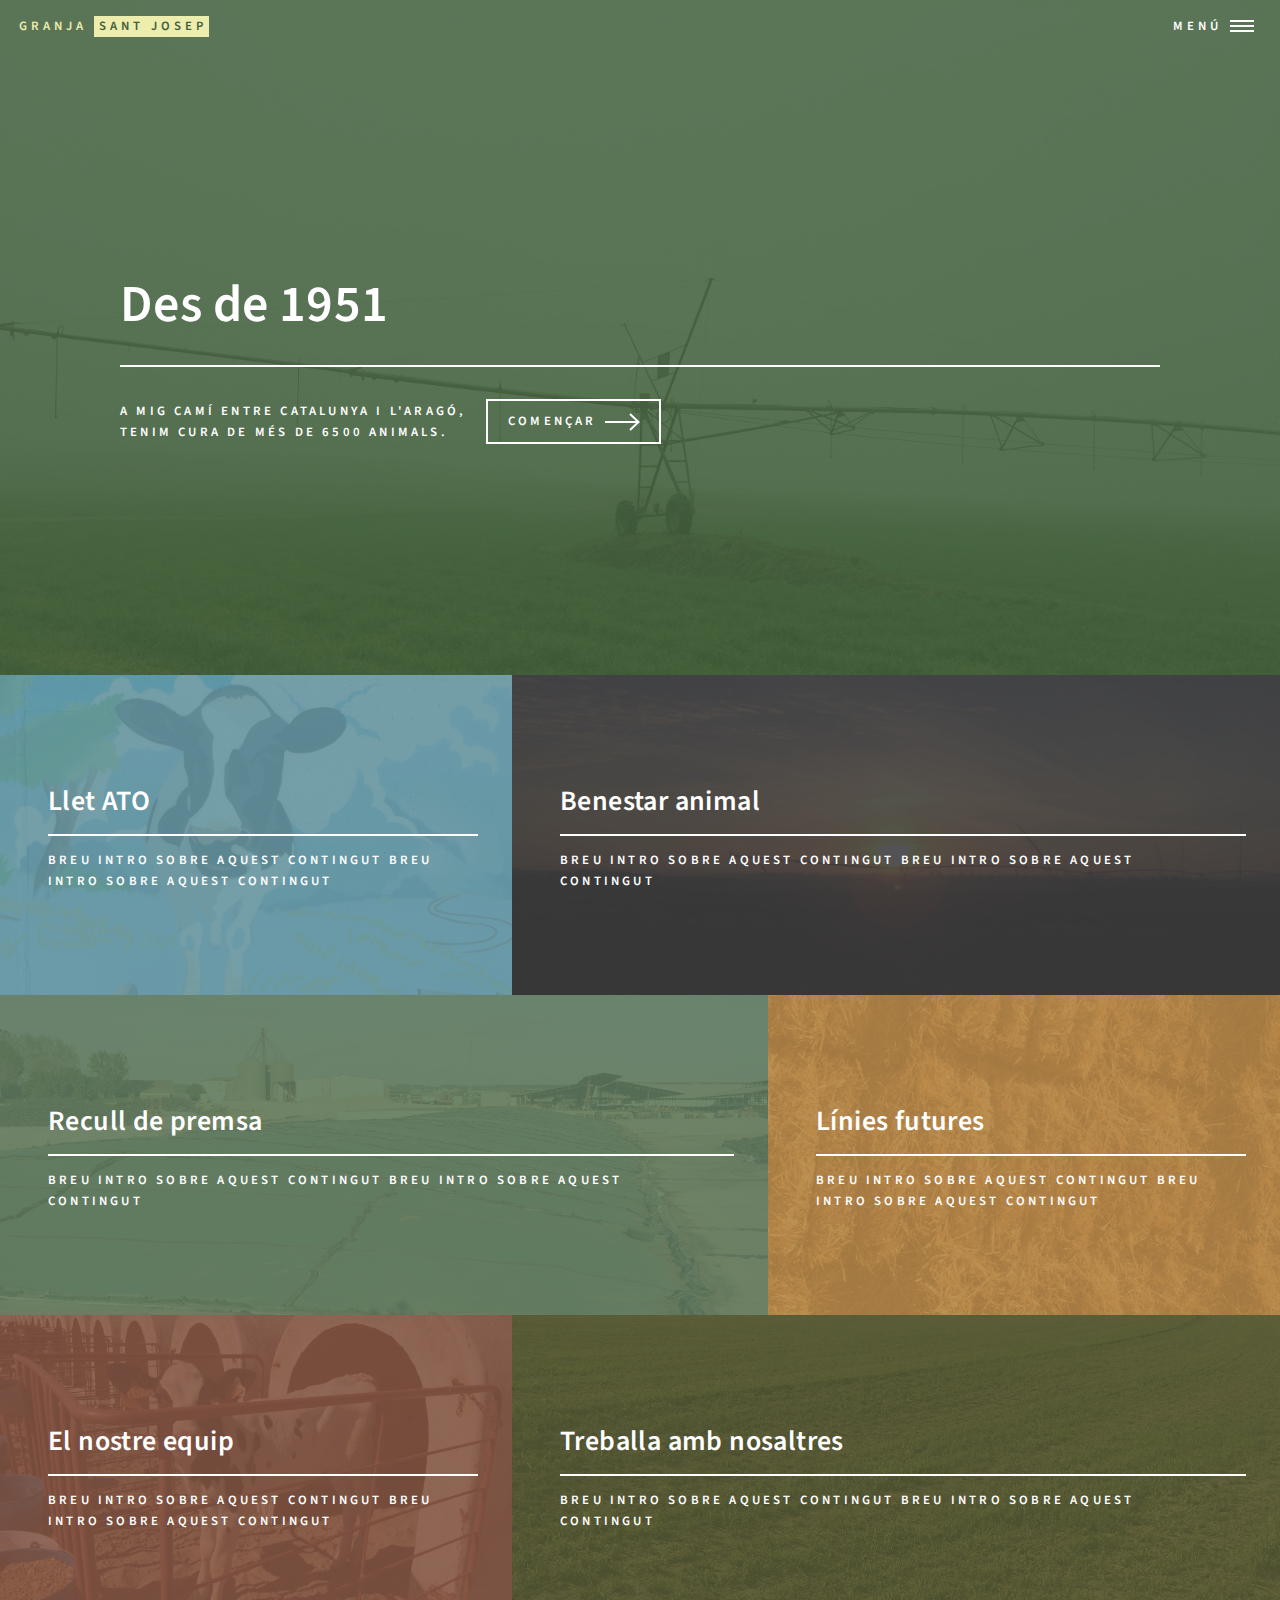
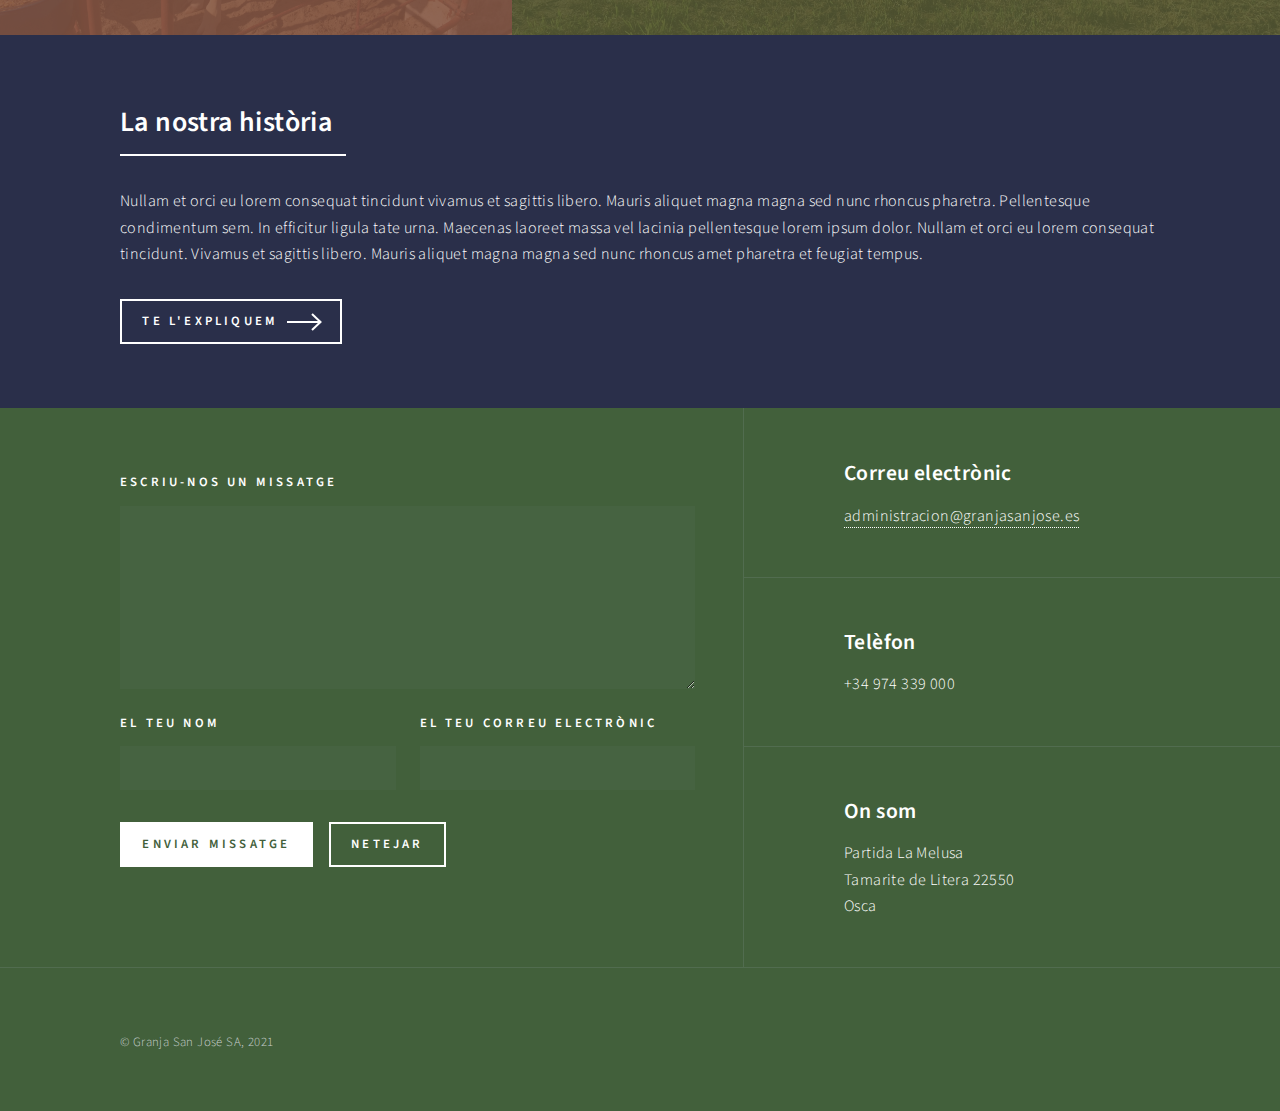
==== commit d99ed4b8: "Minor text change" ====
--- a/index.html
+++ b/index.html
@@ -43,7 +43,7 @@
 							</header>
 							<div class="content">
 								<p>A mig camí entre Catalunya i l'Aragó,<br />
-								tenim cura de més de 6500 vaques lleteres.</p>
+								tenim cura de més de 6500 animals.</p>
 								<ul class="actions">
 									<li><a href="#one" class="button next scrolly">Començar</a></li>
 								</ul>
